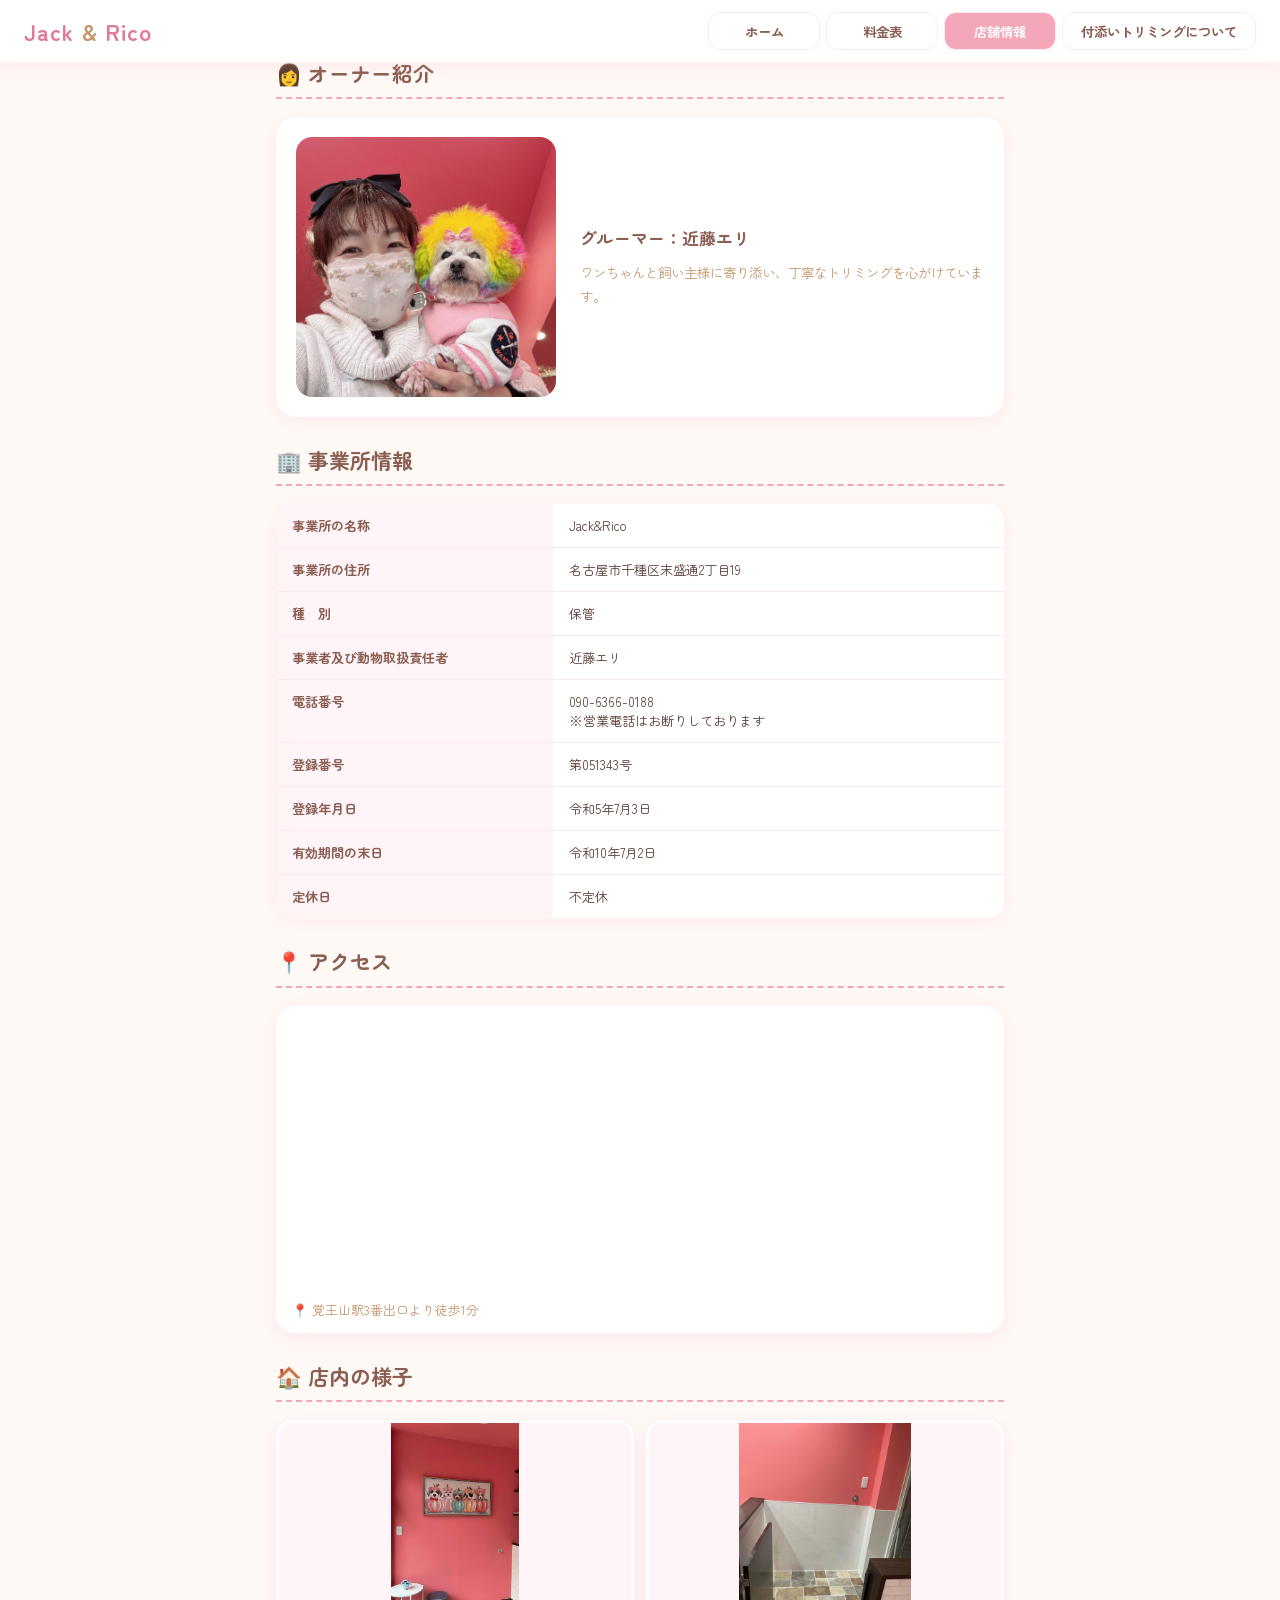
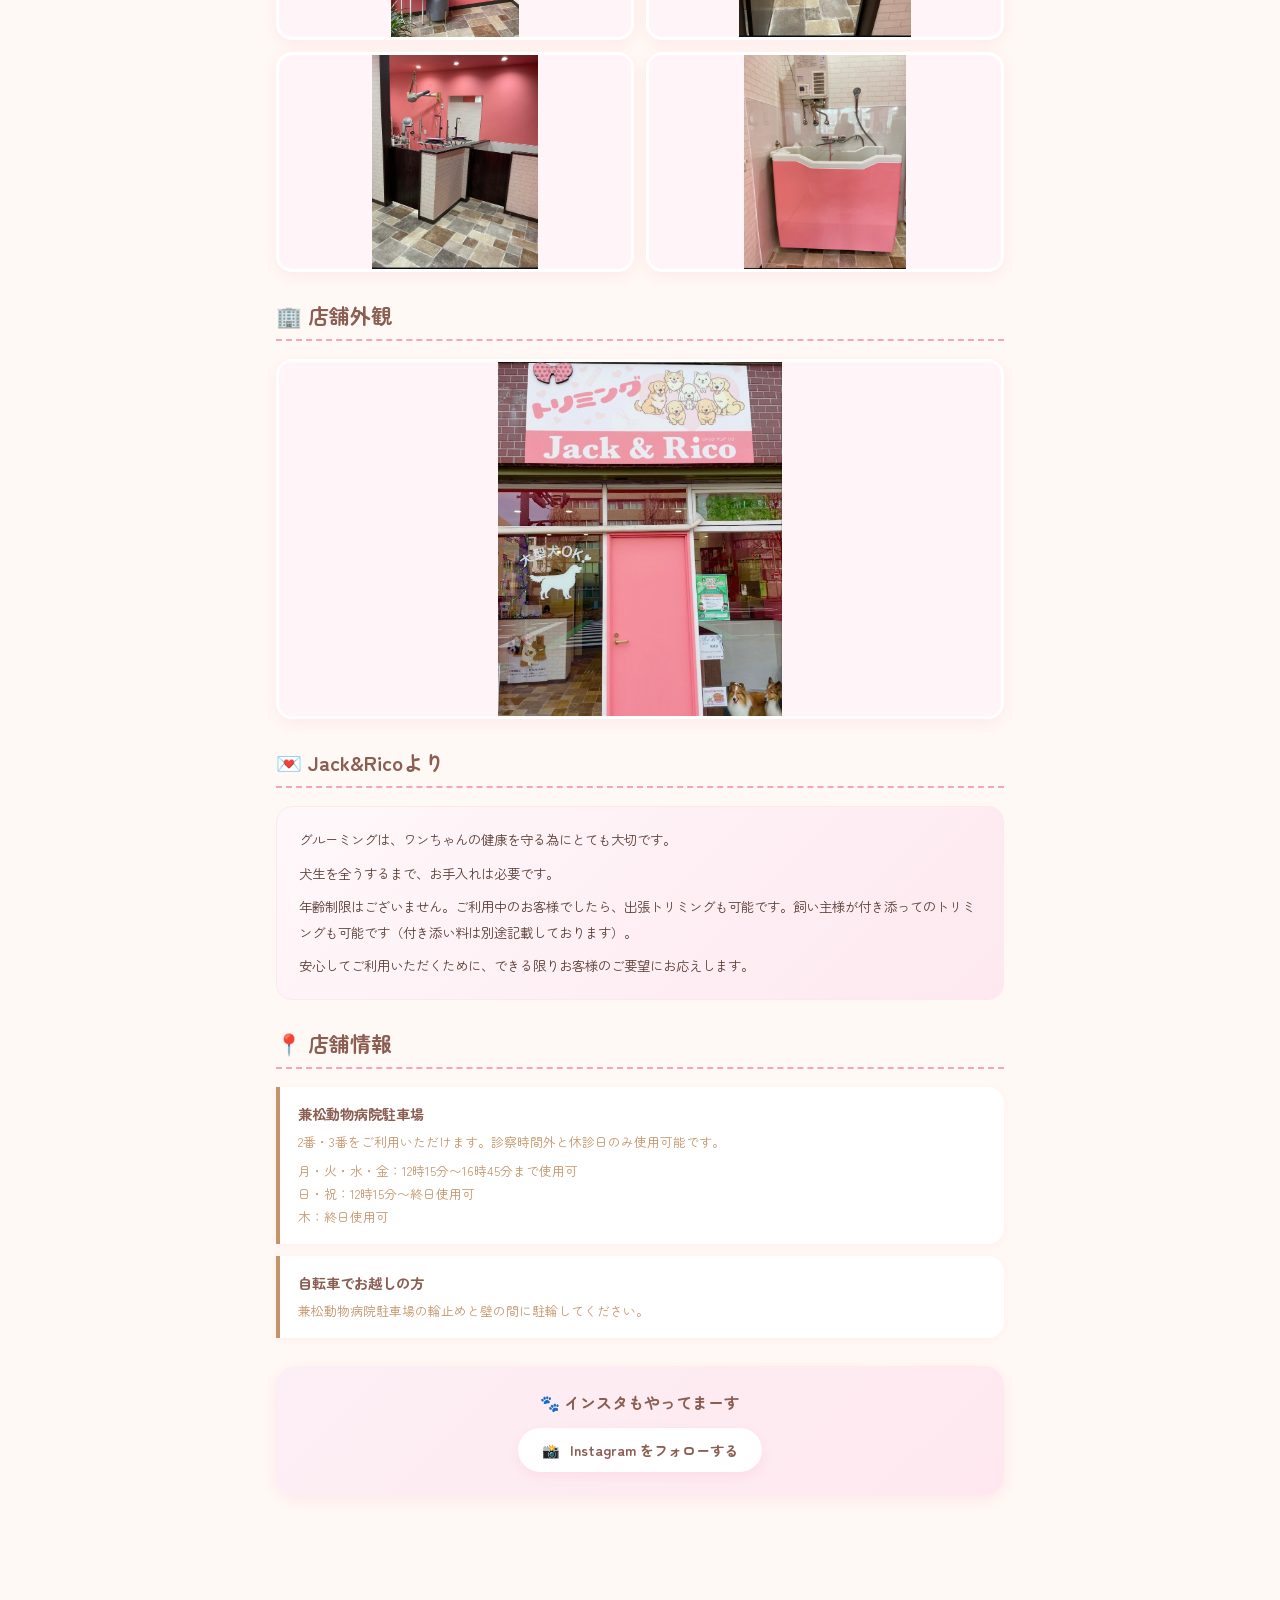
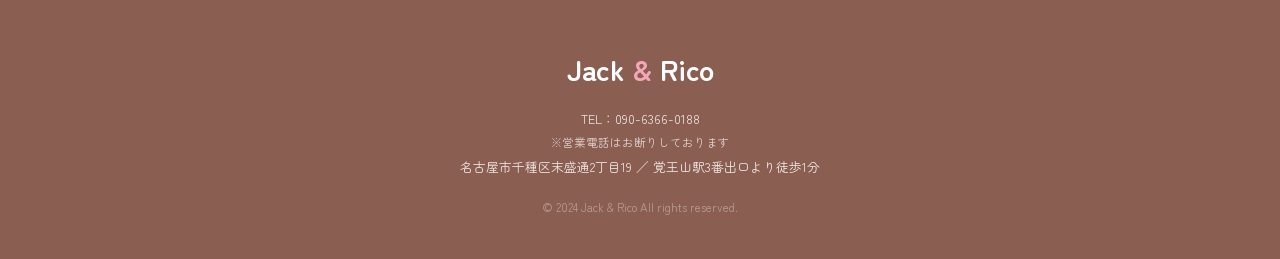
==== info.html @ 0d48e125 "Update info.html" ====
<!DOCTYPE html>
<html lang="ja">
<head>
  <meta charset="UTF-8">
  <meta name="viewport" content="width=device-width, initial-scale=1.0">

  <title>店舗情報 | Jack &amp; Rico</title>
    <link rel="icon" type="image/png" href="favicon.png" sizes="16x16">
      <link rel="icon" type="image/png" href="favicon.png" sizes="48x48">
  <link rel="stylesheet" href="css/main.css">
  <link href="https://fonts.googleapis.com/css2?family=Noto+Sans+JP:wght@300;400;500;700&family=Zen+Maru+Gothic:wght@400;500;700&family=Yomogi&family=Caveat:wght@600&display=swap" rel="stylesheet">
</head>
<body>

 <nav class="navbar" id="navbar">
    <a href="index.html" class="nav-logo">Jack <span class="amp">&amp;</span> Rico</a>
    <ul class="nav-links" id="navLinks">
      <li><a href="index.html" class="nav-link">ホーム</a></li>
      <li><a href="menu.html" class="nav-link">料金表</a></li>
      <li><a href="info.html" class="nav-link active">店舗情報</a></li>
      <li><a href="trimming.html" class="nav-link">付添いトリミングについて</a></li>
    </ul>

    <button class="hamburger" id="hamburger" aria-label="ナビゲーションメニューを開く" aria-expanded="false" aria-controls="mobileMenu">
      <span class="ham-line"></span><span class="ham-line"></span><span class="ham-line"></span>
    </button>
  </nav>

  <div class="mobile-menu" id="mobileMenu" aria-hidden="true">
    <ul>
      <li><a href="index.html" class="mobile-link">🏠 ホーム</a></li>
      <li><a href="menu.html" class="mobile-link">🐾 料金表</a></li>
      <li><a href="info.html" class="mobile-link">📍 店舗情報</a></li>
      <li><a href="trimming.html" class="mobile-link">付添いトリミングについて</a></li>
    </ul>
  </div>


  

  <div class="info-content">


    <!-- 電話問い合わせのみ表示 -->

    <div class="info-section-title">👩 オーナー紹介</div>
    <div class="owner-profile">
      <img src="IMG_4663.jpeg" alt="オーナートリマーと愛犬" class="owner-image">
      <div class="owner-copy">
        <h3>グルーマー：近藤エリ</h3>
        <p>ワンちゃんと飼い主様に寄り添い、丁寧なトリミングを心がけています。</p>
      </div>
    </div>
<div class="info-section-title">🏢 事業所情報</div>
    <table class="shop-info-table" aria-label="事業所情報">
      <tbody>
        <tr><td>事業所の名称</td><td>Jack&amp;Rico</td></tr>
        <tr><td>事業所の住所</td><td>名古屋市千種区末盛通2丁目19</td></tr>
        <tr><td>種　別</td><td>保管</td></tr>
        <tr><td>事業者及び動物取扱責任者</td><td>近藤エリ</td></tr>
        <tr><td>電話番号</td><td>090-6366-0188<br>※営業電話はお断りしております</td></tr>
        <tr><td>登録番号</td><td>第051343号</td></tr>
        <tr><td>登録年月日</td><td>令和5年7月3日</td></tr>
        <tr><td>有効期間の末日</td><td>令和10年7月2日</td></tr>
        <tr><td>定休日</td><td>不定休</td></tr>
      </tbody>
    </table>
    <div class="info-section-title">📍 アクセス</div>
    <div class="map-area">
      <iframe src="https://www.google.com/maps/embed?pb=!1m18!1m12!1m3!1d3261.617251675813!2d136.95331787494223!3d35.166165172757964!2m3!1f0!2f0!3f0!3m2!1i1024!2i768!4f13.1!3m3!1m2!1s0x600371e0f73ffdd7%3A0xec4cf7f9ba1b5a2a!2z77yq772B772D772L77yG77yy772J772D772P77yI44OI44Oq44Of44Oz44Kw44K144Ot44Oz77yJ!5e0!3m2!1sja!2sus!4v1789048320267!5m2!1sja!2sus" title="Jack &amp; Ricoへのアクセス地図" allowfullscreen="" referrerpolicy="strict-origin-when-cross-origin"></iframe>
      <div class="map-caption">📍 覚王山駅3番出口より徒歩1分</div>
    </div>

    <div class="store-gallery" aria-label="店舗の写真">
      <div class="info-section-title">🏠 店内の様子</div>
      <div class="store-gallery-grid store-gallery-grid--interior">
        <button class="store-gallery-item" type="button" data-image-modal="room1.jpeg" data-image-alt="Jack &amp; Rico店内の様子1">
          <img src="room1.jpeg" alt="Jack &amp; Rico店内の様子1" loading="lazy">
        </button>
        <button class="store-gallery-item" type="button" data-image-modal="room2.jpeg" data-image-alt="Jack &amp; Rico店内の様子2">
          <img src="room2.jpeg" alt="Jack &amp; Rico店内の様子2" loading="lazy">
        </button>
        <button class="store-gallery-item" type="button" data-image-modal="room3.jpeg" data-image-alt="Jack &amp; Rico店内の様子3">
          <img src="room3.jpeg" alt="Jack &amp; Rico店内の様子3" loading="lazy">
        </button>
        <button class="store-gallery-item" type="button" data-image-modal="room4.jpeg" data-image-alt="Jack &amp; Rico店内の様子4">
          <img src="room4.jpeg" alt="Jack &amp; Rico店内の様子4" loading="lazy">
        </button>
      </div>

      <div class="info-section-title">🏢 店舗外観</div>
      <button class="store-gallery-item store-gallery-item--shop" type="button" data-image-modal="shop.jpeg" data-image-alt="Jack &amp; Rico店舗外観">
        <img src="shop.jpeg" alt="Jack &amp; Rico店舗外観" loading="lazy">
      </button>
    </div>

    

    <div class="info-section-title">💌 Jack&amp;Ricoより</div>
    <div class="owner-message">
      <p>グルーミングは、ワンちゃんの健康を守る為にとても大切です。</p>
      <p>犬生を全うするまで、お手入れは必要です。</p>
      <p>年齢制限はございません。ご利用中のお客様でしたら、出張トリミングも可能です。飼い主様が付き添ってのトリミングも可能です（付き添い料は別途記載しております）。</p>
      <p>安心してご利用いただくために、できる限りお客様のご要望にお応えします。</p>
    </div>

    <div class="info-section-title">📍 店舗情報</div>
    <div class="location-notes">
      <div class="location-note">
        <h3>兼松動物病院駐車場</h3>
        <p>2番・3番をご利用いただけます。診察時間外と休診日のみ使用可能です。</p>
        <ul>
          <li>月・火・水・金：12時15分〜16時45分まで使用可</li>
          <li>日・祝：12時15分〜終日使用可</li>
          <li>木：終日使用可</li>
        </ul>
      </div>
      <div class="location-note">
        <h3>自転車でお越しの方</h3>
        <p>兼松動物病院駐車場の輪止めと壁の間に駐輪してください。</p>
      </div>
    </div>

    

    

    <div class="sns-card">
      <h3>🐾 インスタもやってまーす</h3>
      <a href="https://www.instagram.com/jackandrico/" target="_blank" rel="noopener noreferrer" class="sns-link" aria-label="Instagramを新しいタブで開く">
        <span aria-hidden="true">📸</span> Instagram をフォローする
      </a>
    </div>

 

  </div>

  <footer class="footer" role="contentinfo">
    <div class="footer-logo">Jack <span class="footer-amp">&amp;</span> Rico</div>
   
    <p>TEL：090-6366-0188</p>
        <p class="footer-phone-note">※営業電話はお断りしております</p>
    <p>名古屋市千種区末盛通2丁目19 ／ 覚王山駅3番出口より徒歩1分</p>
    <p class="footer-copy">© 2024 Jack &amp; Rico All rights reserved.</p>
  </footer>

  <nav class="bottom-nav" aria-label="モバイルナビゲーション">
    <ul>
      <li><a href="index.html" class="bnav-link"><span class="bnav-icon" aria-hidden="true">🏠</span><span>ホーム</span></a></li>
      <li><a href="menu.html" class="bnav-link"><span class="bnav-icon" aria-hidden="true">🐾</span><span>メニュー</span></a></li>
      <li><a href="info.html" class="bnav-link active"><span class="bnav-icon" aria-hidden="true">📍</span><span>店舗情報</span></a></li>
      <li><a href="tel:090-6366-0188" class="bnav-link" aria-label="電話をかける"><span class="bnav-icon" aria-hidden="true">📞</span><span>電話</span></a></li>
    </ul>
  </nav>

  <script src="js/main.js"></script>
</body>
</html>
---- css/main.css ----
/* =====================================================
   Jack & Rico | style.css
   - Zen Maru Gothic / Yomogi フォント採用（見やすく）
   - キャラクター吹き出し追加
   - メール問い合わせ削除
   - 電話番号下に注意事項
===================================================== */
:root {
  --pink: #F4A7B9;
  --pink-deep: #E07A97;
  --pink-light: #FDE8EF;
  --pink-pale: #FFF5F8;
  --brown: #8B5E52;
  --brown-light: #C4956A;
  --cream: #FFF9F5;
  --green: #A8D5A2;
  --text: #5A3D35;
  --shadow: 0 4px 20px rgba(244,167,185,0.18);
  --radius: 16px;
}

*, *::before, *::after { margin: 0; padding: 0; box-sizing: border-box; }

body {
  font-family: 'Zen Maru Gothic', 'Noto Sans JP', sans-serif;
  background: var(--cream);
  color: var(--text);
  overflow-x: hidden;
}

/* ===== NAVBAR ===== */
.navbar {
  position: fixed; top: 0; left: 0; right: 0; z-index: 200;
  background: rgba(255,255,255,0.96);
  -webkit-backdrop-filter: blur(12px);
  backdrop-filter: blur(12px);
  padding: 0 24px;
  display: flex; align-items: center; justify-content: space-between;
  height: 62px;
  box-shadow: 0 2px 20px rgba(244,167,185,0.22);
  transition: box-shadow 0.3s;
}
.navbar.scrolled { box-shadow: 0 4px 30px rgba(244,167,185,0.38); }

/* ロゴフォント：Zen Maru Gothic で見やすく */
.nav-logo {
  font-family: 'Zen Maru Gothic', 'Yomogi', cursive;
  font-size: 1.4rem;
  font-weight: 700;
  color: var(--pink-deep);
  text-decoration: none;
  flex-shrink: 0;
  letter-spacing: 0.05em;
}
.nav-logo .amp { color: var(--brown-light); }

.nav-links { display: flex; gap: 6px; list-style: none; }
.nav-links .nav-link {
  display: inline-flex; align-items: center; justify-content: center;
  min-width: 112px; min-height: 38px;
  text-decoration: none; color: var(--brown);
  font-size: 0.84rem; font-weight: 700;
  padding: 8px 18px; border: 1px solid var(--pink-light);
  border-radius: 12px; transition: all 0.3s;
  background: white;
}
.nav-links .nav-link:hover,
.nav-links .nav-link.active { background: var(--pink); color: white; }

/* 電話番号＋注意事項 */
.nav-tel {
  display: flex;
  flex-direction: column;
  align-items: flex-end;
  font-size: 0.82rem;
  color: var(--pink-deep);
  font-weight: 700;
  text-decoration: none;
  white-space: nowrap;
  transition: opacity 0.2s;
  line-height: 1.3;
}
.nav-tel:hover { opacity: 0.75; }
.nav-tel-note {
  font-size: 0.6rem;
  font-weight: 400;
  color: var(--brown-light);
  background: var(--pink-pale);
  padding: 1px 6px;
  border-radius: 8px;
  margin-top: 2px;
}

/* インラインスタイル用クラス */
.mobile-tel-note {
  display: block;
  font-size: 0.72rem;
  opacity: 0.75;
  margin-top: 2px;
}

/* ハンバーガー */
.hamburger {
  display: none; flex-direction: column; gap: 5px;
  background: none; border: none; cursor: pointer; padding: 6px;
  border-radius: 8px; transition: background 0.2s;
}
.hamburger:hover { background: var(--pink-pale); }
.ham-line {
  display: block; width: 24px; height: 2px;
  background: var(--brown); border-radius: 2px; transition: all 0.3s;
}
.hamburger.open .ham-line:nth-child(1) { transform: translateY(7px) rotate(45deg); }
.hamburger.open .ham-line:nth-child(2) { opacity: 0; }
.hamburger.open .ham-line:nth-child(3) { transform: translateY(-7px) rotate(-45deg); }

/* モバイルメニュー */
.mobile-menu {
  display: none; position: fixed; top: 62px; left: 0; right: 0;
  background: white; z-index: 190;
  box-shadow: 0 8px 30px rgba(0,0,0,0.12);
  transform: translateY(-10px); opacity: 0;
  transition: transform 0.3s ease, opacity 0.3s ease;
  pointer-events: none;
}
.mobile-menu.open {
  display: block; transform: translateY(0); opacity: 1; pointer-events: auto;
}
.mobile-menu ul { list-style: none; }
.mobile-link {
  display: block; padding: 15px 28px;
  text-decoration: none; color: var(--brown);
  font-size: 0.95rem; font-weight: 500;
  border-bottom: 1px solid var(--pink-light);
  transition: background 0.2s, padding-left 0.2s;
}
.mobile-link:hover { background: var(--pink-pale); padding-left: 36px; }
.mobile-tel { color: var(--pink-deep); font-weight: 700; }

/* ===== 注意事項バナー ===== */
.notice-banner {
  background: linear-gradient(135deg, #FFF3CD, #FFE8A3);
  border-bottom: 2px solid #F0C040;
  margin-top: 62px;
}
.notice-inner {
  max-width: 900px; margin: 0 auto;
  padding: 12px 20px;
  display: flex; align-items: flex-start; gap: 10px;
  font-size: 0.84rem; color: #7A5C00; line-height: 1.6;
}
.notice-inner > span { font-size: 1.1rem; flex-shrink: 0; margin-top: 1px; }
.notice-icon { font-size: 1.1rem; flex-shrink: 0; }

/* ===== HERO ===== */
.hero {
  position: relative; min-height: 88vh;
  display: flex; align-items: center; justify-content: center;
  overflow: hidden; background: #1a0a10;
}
.hero-kanban-wrap {
  position: absolute; inset: 0;
  display: flex; align-items: center; justify-content: center;
}
.hero-kanban {
  width: 100%; height: 100%;
  object-fit: cover; object-position: center;
  opacity: 0.52; transition: opacity 0.5s ease;
}
.hero-overlay {
  position: relative; z-index: 2;
  text-align: center; padding: 40px 20px;
}
.hero-content { animation: fadeUp 1s ease both; }

@keyframes fadeUp {
  from { opacity: 0; transform: translateY(30px); }
  to   { opacity: 1; transform: translateY(0); }
}

.hero-sub {
  font-size: 0.95rem; color: rgba(255,255,255,0.85);
  letter-spacing: 0.2em; margin-bottom: 12px;
}

/* ヒーロータイトル：Zen Maru Gothic で親しみやすく */
.hero-title {
  font-family: 'Zen Maru Gothic', 'Yomogi', cursive;
  font-size: clamp(3rem, 9vw, 5.5rem); color: white;
  font-weight: 700;
  text-shadow: 0 4px 30px rgba(0,0,0,0.5);
  margin-bottom: 18px; line-height: 1.15;
  letter-spacing: 0.05em;
}
.hero-amp { color: var(--pink); }

.hero-desc {
  font-size: clamp(1rem, 2.5vw, 1.2rem);
  color: rgba(255,255,255,0.88);
  margin-bottom: 36px; line-height: 1.8;
}
.hero-btns { display: flex; gap: 16px; justify-content: center; flex-wrap: wrap; }

/* スクロールヒント */
.scroll-hint {
  position: absolute; bottom: 28px; left: 50%;
  transform: translateX(-50%); z-index: 3;
  display: flex; flex-direction: column; align-items: center; gap: 4px;
  color: rgba(255,255,255,0.6); font-size: 0.7rem;
  animation: bounce 2s infinite;
}
.scroll-arrow { font-size: 1.4rem; }
@keyframes bounce {
  0%,100% { transform: translateX(-50%) translateY(0); }
  50%      { transform: translateX(-50%) translateY(8px); }
}

/* ===== BUTTONS ===== */
.btn {
  display: inline-flex; align-items: center; justify-content: center;
  gap: 6px; padding: 14px 34px; border-radius: 50px;
  font-size: 0.92rem; font-weight: 700; text-decoration: none;
  transition: transform 0.25s, box-shadow 0.25s; border: 2px solid transparent;
  cursor: pointer; font-family: 'Zen Maru Gothic', sans-serif;
}
.btn:focus-visible { outline: 3px solid var(--pink-deep); outline-offset: 3px; }

.btn-primary {
  background: linear-gradient(135deg, var(--pink), var(--pink-deep));
  color: white; box-shadow: 0 6px 20px rgba(224,122,151,0.4);
}
.btn-primary:hover { transform: translateY(-3px); box-shadow: 0 10px 28px rgba(224,122,151,0.5); }
.btn-primary:active { transform: translateY(0); }

/* 大きな電話ボタン */
.btn-tel-large {
  display: flex; flex-direction: column; align-items: center;
  padding: 18px 40px; gap: 4px;
}
.tel-icon { font-size: 1.4rem; }
.tel-num { font-size: 1.3rem; font-weight: 700; letter-spacing: 0.05em; }
.tel-label { font-size: 0.72rem; font-weight: 400; opacity: 0.85; }

.btn-outline {
  background: transparent; color: white;
  border-color: rgba(255,255,255,0.7);
}
.btn-outline:hover { background: rgba(255,255,255,0.15); transform: translateY(-3px); }

.btn-sm {
  display: inline-flex; align-items: center; justify-content: center;
  padding: 10px 22px; font-size: 0.82rem;
  background: linear-gradient(135deg, var(--pink), var(--pink-deep));
  color: white; border-radius: 50px; font-weight: 700;
  text-decoration: none; transition: transform 0.25s, box-shadow 0.25s;
  font-family: 'Zen Maru Gothic', sans-serif;
}
.btn-sm:hover { transform: translateY(-2px); box-shadow: 0 6px 16px rgba(224,122,151,0.35); }
.btn-sm:focus-visible { outline: 3px solid var(--pink-deep); outline-offset: 3px; }

.btn-white {
  display: inline-flex; align-items: center; gap: 8px;
  background: white; color: var(--pink-deep);
  padding: 12px 28px; border-radius: 30px;
  font-weight: 700; font-size: 0.9rem; text-decoration: none;
  box-shadow: 0 4px 15px rgba(0,0,0,0.15); transition: transform 0.2s;
  font-family: 'Zen Maru Gothic', sans-serif;
}
.btn-white:hover { transform: translateY(-3px); }

/* ===== CONTAINER & SECTION ===== */
.container { max-width: 900px; margin: 0 auto; padding: 0 20px; }

.section-header { text-align: center; margin-bottom: 40px; }
.eyebrow {
  display: inline-block; font-size: 0.72rem; font-weight: 700;
  letter-spacing: 0.2em; color: var(--pink-deep); margin-bottom: 10px;
}
.section-title {
  font-family: 'Zen Maru Gothic', cursive;
  font-size: clamp(1.4rem,4vw,2rem); font-weight: 700; color: var(--brown); margin-bottom: 8px;
}
.section-sub { font-size: 0.82rem; color: var(--brown-light); }

/* ===== フェードインアニメーション ===== */
.fade-in {
  opacity: 0; transform: translateY(24px);
  transition: opacity 0.65s ease, transform 0.65s ease;
}
.fade-in.visible { opacity: 1; transform: translateY(0); }

/* ===== キャラクター吹き出し ===== */
.chara-guide {
  display: flex;
  align-items: flex-end;
  gap: 12px;
  padding: 20px 24px;
  position: relative;
}

/* ホームページ用 */
.chara-guide--home {
  background: var(--pink-pale);
  justify-content: center;
  padding: 24px 20px 0;
}

/* 料金ページ上部 */
.chara-guide--menu-top {
  background: linear-gradient(135deg, #fff8fb, #fde8ef);
  justify-content: flex-start;
  border-bottom: 1px solid var(--pink-light);
}

/* タブ内 */
.chara-guide--tab {
  justify-content: center;
  margin: 24px 0 0;
  padding: 16px 20px;
  background: var(--pink-pale);
  border-radius: var(--radius);
}

/* 料金セクション */
.chara-guide--price {
  justify-content: flex-end;
  max-width: 900px;
  margin: 0 auto;
  padding: 16px 20px 0;
}

/* 店舗情報 */
.chara-guide--info-top {
  justify-content: flex-start;
  margin-bottom: 20px;
}
.chara-guide--info-mid {
  justify-content: flex-end;
  margin: 8px 0 24px;
}
.chara-guide--contact {
  justify-content: flex-start;
  margin-bottom: 16px;
}

/* キャラクター画像サイズ */
.chara-img {
  object-fit: contain;
  flex-shrink: 0;
  filter: drop-shadow(0 2px 8px rgba(0,0,0,0.12));
}
.chara-img--home { width: 320px; height: 320px; max-width: 98vw; max-height: 60vh; }
.chara-img--menu { width: 260px; height: 260px; max-width: 98vw; max-height: 60vh; }
.chara-img--tab  { width: 260px; height: 260px; max-width: 98vw; max-height: 60vh; }
.chara-img--price { width: 280px; height: 280px; max-width: 98vw; max-height: 60vh; }
.chara-img--info  { width: 280px; height: 280px; max-width: 98vw; max-height: 60vh; }
.chara-img--info-sm { width: 220px; height: 220px; max-width: 98vw; max-height: 60vh; }
.chara-img--contact { width: 220px; height: 220px; max-width: 98vw; max-height: 60vh; }

/* 吹き出し共通 */
.chara-bubble {
  background: white;
  border: 2px solid var(--pink-light);
  border-radius: 18px;
  padding: 12px 16px;
  font-size: 0.82rem;
  line-height: 1.7;
  color: var(--text);
  position: relative;
  box-shadow: 0 3px 12px rgba(244,167,185,0.2);
  max-width: 260px;
}

/* 左向き（キャラ右側に吹き出し） */
.bubble-tail-left::before {
  content: '';
  position: absolute;
  left: -12px; top: 50%;
  transform: translateY(-50%);
  border: 6px solid transparent;
  border-right-color: var(--pink-light);
}
.bubble-tail-left::after {
  content: '';
  position: absolute;
  left: -9px; top: 50%;
  transform: translateY(-50%);
  border: 5px solid transparent;
  border-right-color: white;
}

/* 右向き（キャラ左側に吹き出し） */
.bubble-tail-right::before {
  content: '';
  position: absolute;
  right: -12px; top: 50%;
  transform: translateY(-50%);
  border: 6px solid transparent;
  border-left-color: var(--pink-light);
}
.bubble-tail-right::after {
  content: '';
  position: absolute;
  right: -9px; top: 50%;
  transform: translateY(-50%);
  border: 5px solid transparent;
  border-left-color: white;
}

/* ===== FEATURES ===== */
.features { padding: 80px 0; background: white; }
.features-grid { display: grid; grid-template-columns: repeat(auto-fit, minmax(200px,1fr)); gap: 24px; }
.feature-card {
  background: var(--pink-pale); border-radius: var(--radius);
  padding: 32px 24px; text-align: center;
  border: 1px solid var(--pink-light);
  transition: transform 0.3s, box-shadow 0.3s, opacity 0.65s ease;
}
.feature-card:hover { transform: translateY(-8px); box-shadow: var(--shadow); }
.feature-icon { font-size: 2.5rem; margin-bottom: 14px; }
.feature-card h3 {
  font-family: 'Zen Maru Gothic', sans-serif;
  font-size: 1rem; font-weight: 700; color: var(--brown); margin-bottom: 10px;
}
.feature-card p { font-size: 0.82rem; color: var(--brown-light); line-height: 1.7; }

/* ===== TARGET ===== */
.target-section { padding: 60px 0; background: linear-gradient(135deg, #fff0f5, #fde8ef); }
.target-card {
  background: white; border-radius: 20px; padding: 48px 40px;
  text-align: center; box-shadow: var(--shadow); max-width: 700px; margin: 0 auto;
}
.target-icon { font-size: 3rem; display: block; margin-bottom: 16px; }
.target-card h2 {
  font-family: 'Zen Maru Gothic', sans-serif;
  font-size: clamp(1.1rem,3vw,1.5rem); font-weight: 700; color: var(--brown); margin-bottom: 16px;
}
.target-desc { font-size: 0.9rem; line-height: 1.9; color: var(--brown-light); margin-bottom: 28px; }

/* ===== PRICE PREVIEW ===== */
.price-preview { padding: 80px 0 40px; background: var(--cream); }
.price-cards { display: grid; grid-template-columns: repeat(auto-fit, minmax(240px,1fr)); gap: 24px; }
.price-card {
  background: white; border-radius: var(--radius); padding: 32px 24px;
  text-align: center; box-shadow: var(--shadow); border-top: 4px solid var(--pink);
  transition: transform 0.3s, box-shadow 0.3s;
}
.price-card:hover { transform: translateY(-6px); box-shadow: 0 12px 32px rgba(244,167,185,0.28); }
.price-card-icon { font-size: 2.2rem; margin-bottom: 12px; }
.price-card h3 {
  font-family: 'Zen Maru Gothic', sans-serif;
  font-size: 1.05rem; font-weight: 700; color: var(--brown); margin-bottom: 10px;
}
.price-card p { font-size: 0.8rem; color: var(--brown-light); line-height: 1.7; margin-bottom: 20px; }

/* ===== CTA ===== */
.cta-section {
  background: linear-gradient(135deg, var(--pink-deep), #c05a7a);
  padding: 70px 20px; text-align: center; color: white;
}
.cta-section h2 {
  font-family: 'Zen Maru Gothic', sans-serif;
  font-size: clamp(1.4rem,4vw,2rem); font-weight: 700; margin-bottom: 12px;
}
.cta-section p { font-size: 0.92rem; opacity: 0.9; margin-bottom: 24px; }
.cta-note { font-size: 0.78rem; opacity: 0.75; margin-top: 16px; }
.cta-contacts { display: flex; gap: 16px; justify-content: center; flex-wrap: wrap; }
.cta-btn {
  display: inline-flex; align-items: center; gap: 8px;
  padding: 14px 30px; border-radius: 50px;
  font-size: 0.9rem; font-weight: 700; text-decoration: none; transition: all 0.3s;
  font-family: 'Zen Maru Gothic', sans-serif;
}
.cta-tel { background: white; color: var(--pink-deep); }
.cta-tel:hover { transform: translateY(-3px); box-shadow: 0 8px 20px rgba(0,0,0,0.2); }
.plain-phone {
  display: inline-block;
  color: var(--pink-deep);
  font-size: 1.2rem;
  font-weight: 700;
  text-decoration: none;
  letter-spacing: 0.04em;
}
.plain-phone:hover { text-decoration: underline; }
.plain-phone--dark { color: white; }
.cta-phone {
  color: white;
  font-size: 1.15rem;
  font-weight: 700;
  text-decoration: none;
  letter-spacing: 0.04em;
}
.cta-phone:hover { text-decoration: underline; }
.phone-note {
  font-size: 0.76rem;
  line-height: 1.5;
  margin: 8px 0 0;
}
.phone-note--light { color: rgba(255,255,255,0.82); }

/* ===== FOOTER ===== */
.footer {
  background: var(--brown); color: rgba(255,255,255,0.85);
  padding: 40px 20px; text-align: center;
  font-size: 0.8rem; line-height: 2;
}
.footer-logo {
  font-family: 'Zen Maru Gothic', 'Yomogi', cursive;
  font-size: 1.8rem; font-weight: 700;
  color: white; margin-bottom: 8px;
}
.footer-amp { color: var(--pink); }
.footer-copy { margin-top: 16px; opacity: 0.45; font-size: 0.72rem; }
.footer-phone-note { font-size: 0.72rem; color: rgba(255,255,255,0.7); }

/* ===== BOTTOM NAV ===== */
.bottom-nav {
  display: none; position: fixed; bottom: 0; left: 0; right: 0;
  background: white; box-shadow: 0 -2px 20px rgba(244,167,185,0.3);
  z-index: 100; padding: 8px 0 12px;
}
.bottom-nav ul { display: flex; justify-content: space-around; list-style: none; }
.bnav-link {
  display: flex; flex-direction: column; align-items: center;
  text-decoration: none; color: var(--brown-light);
  font-size: 0.65rem; font-weight: 500; gap: 3px; transition: color 0.2s;
}
.bnav-link:hover, .bnav-link.active { color: var(--pink-deep); }
.bnav-icon { font-size: 1.4rem; }

/* ============================================
   PAGE HEADER（menu・info共通）
============================================ */
.page-header {
  background: linear-gradient(135deg, #fff0f5, #ffe0ea);
  padding: 28px 20px 24px; text-align: center;
  position: relative; overflow: hidden;
}
.page-header::before {
  content: '🐾🐾🐾🐾🐾';
  position: absolute; font-size: 3rem; opacity: 0.05;
  letter-spacing: 28px; top: 16px; left: 0; right: 0; pointer-events: none;
}
.page-header h1 {
  font-family: 'Zen Maru Gothic', sans-serif;
  font-size: clamp(1.5rem,4vw,2rem); color: var(--pink-deep); font-weight: 700;
}
.page-header p { font-size: 0.78rem; color: var(--brown-light); margin-top: 6px; }

/* ============================================
   MENU.HTML スタイル
============================================ */
.tab-bar {
  display: flex; background: white;
  box-shadow: 0 2px 12px rgba(244,167,185,0.2);
  position: sticky; top: 62px; z-index: 50;
  margin-top: 62px;
  overflow-x: auto; overflow-y: hidden;
}
.tab-bar::-webkit-scrollbar { height: 0; width: 0; display: none; }

.tab-btn {
  flex: 1; min-width: 110px; padding: 14px 8px;
  border: none; background: transparent;
  font-family: 'Zen Maru Gothic', 'Noto Sans JP', sans-serif;
  font-size: 0.8rem; font-weight: 700; color: var(--brown-light);
  cursor: pointer; border-bottom: 3px solid transparent;
  transition: all 0.3s; white-space: nowrap;
}
.tab-btn:hover { background: var(--pink-pale); color: var(--pink-deep); }
.tab-btn.active {
  color: var(--pink-deep); border-bottom-color: var(--pink-deep);
  background: var(--pink-pale);
}
.tab-btn:focus-visible { outline: 3px solid var(--pink-deep); outline-offset: -3px; }

.menu-content { max-width: 840px; margin: 0 auto; padding: 24px 16px 80px; }
.tab-panel { display: none; }
.tab-panel.active { display: block; animation: fadeIn 0.35s ease; }

@keyframes fadeIn {
  from { opacity: 0; transform: translateY(8px); }
  to   { opacity: 1; transform: translateY(0); }
}

.menu-notice {
  background: linear-gradient(135deg, #fff8fb, #fde8ef);
  border: 1px solid var(--pink-light); border-radius: var(--radius);
  padding: 16px 20px; display: flex; gap: 12px; align-items: flex-start;
  font-size: 0.83rem; line-height: 1.7; color: var(--text); margin-bottom: 24px;
}
.menu-notice > span { font-size: 1.6rem; flex-shrink: 0; }

.menu-section-title {
  display: flex; align-items: center; gap: 10px;
  font-family: 'Zen Maru Gothic', sans-serif;
  font-size: 1.05rem; font-weight: 700; color: var(--brown);
  margin: 28px 0 14px; padding-bottom: 8px;
  border-bottom: 2px dashed var(--pink);
}
.menu-section-title .icon { font-size: 1.3rem; }

/* 料金テーブル */
.price-table {
  width: 100%; border-collapse: collapse; font-size: 0.82rem;
  background: white; border-radius: var(--radius); overflow: hidden;
  box-shadow: var(--shadow); margin-bottom: 20px;
  table-layout: fixed;
}
.price-table th:first-child,
.price-table td:first-child { width: 56%; }
.price-table th:not(:first-child),
.price-table td:not(:first-child) { width: 22%; }
.price-table th {
  background: linear-gradient(135deg, var(--pink), var(--pink-deep));
  color: white; padding: 11px 12px; text-align: center;
  font-size: 0.78rem; font-weight: 700;
}
.price-table th:first-child { text-align: left; }
.price-table td { padding: 11px 12px; border-bottom: 1px solid #f8e8ef; vertical-align: middle; }
.price-table td:not(:first-child) { text-align: center; font-weight: 600; color: var(--pink-deep); }
.price-table tr:last-child td { border-bottom: none; }
.price-table tr:nth-child(even) td { background: #fff8fb; }
.price-dash { color: #ccc; font-weight: 700; font-size: 1rem; }
.inquiry-cell { text-align: center !important; color: var(--pink-deep) !important; font-weight: 700 !important; }
.travel-fee-note {
  color: #c7475f;
  font-size: 0.82rem;
  font-weight: 700;
  line-height: 1.8;
  margin: -6px 0 18px;
  text-align:left;
}

/* ケアテーブル */
.care-table {
  width: 100%; border-collapse: collapse; font-size: 0.8rem;
  background: white; border-radius: var(--radius); overflow: hidden;
  box-shadow: var(--shadow); margin: 0 0 24px;
  table-layout: fixed;
}
.care-table--options td:first-child { width: 65%; }
.care-table--options td:last-child { width: 35%; }
.care-table--care td:first-child { width: 58%; }
.care-table--care td:not(:first-child) { width: 21%; }
.care-table .tbl-header { background: linear-gradient(135deg, var(--green), #6fbf73); color: white; padding: 10px 14px; font-size: 0.85rem; font-weight: 700; }
.care-table .tbl-header.orange-head { background: linear-gradient(135deg, #F4A460, #D2691E); }
.care-table tr td { padding: 11px 14px; border-bottom: 1px solid #f5eeee; vertical-align: middle; line-height: 1.6; }
.care-table tr:last-child td { border-bottom: none; }
.care-table tr:nth-child(even) td { background: #fdf8f9; }
.care-table td.price-col { text-align: center; white-space: nowrap; color: var(--pink-deep); font-weight: 700; font-size: 0.85rem; }
.care-table th { background: #f9a6c7; color: var(--text); padding: 10px; text-align: center; font-size: 0.8rem; }
.care-table th:first-child { text-align: left; }
.care-table .care-header { background: #fff29a; color: var(--text); }
.care-table .care-size-header { background: #f9a6c7; color: var(--text); }
.tax-note--lead { color: var(--text); margin: -6px 0 14px; font-weight: 700; }

.document-card {
  margin: 0 0 24px;
  background: white;
  border-radius: var(--radius);
  padding: 12px;
  box-shadow: var(--shadow);
}
.document-preview {
  display: block;
  width: 100%;
  border: 0;
  padding: 0;
  background: #fff8fb;
  cursor: zoom-in;
  position: relative;
}
.document-image {
  display: block;
  width: 100%;
  height: auto;
  max-height: 720px;
  object-fit: contain;
}
.document-zoom {
  display: block;
  padding: 9px 8px 2px;
  color: var(--pink-deep);
  font-size: 0.75rem;
  text-align: center;
}
.document-card figcaption {
  color: var(--brown);
  font-size: 0.8rem;
  line-height: 1.6;
  text-align: center;
  padding-top: 8px;
}
.document-subtitle {
  color: var(--brown);
  font-family: 'Zen Maru Gothic', sans-serif;
  font-size: 1rem;
  font-weight: 700;
  margin: 28px 0 12px;
  padding-bottom: 8px;
  border-bottom: 2px dashed var(--pink);
}
.document-card--check { margin-bottom: 0; }
.agreement-card {
  background: white;
  border: 1px solid var(--pink-light);
  border-top: 5px solid var(--pink-deep);
  border-radius: var(--radius);
  padding: 22px 24px;
  margin-bottom: 0;
  box-shadow: var(--shadow);
  color: var(--text);
  font-size: 0.8rem;
  line-height: 1.8;
}
.agreement-lead,
.agreement-intro { margin-bottom: 16px; }
.agreement-intro {
  background: var(--pink-pale);
  border-radius: 10px;
  padding: 12px 14px;
}
.agreement-section {
  border-top: 1px solid var(--pink-light);
  padding: 16px 0 2px;
}
.agreement-section h3 {
  color: var(--pink-deep);
  font-family: 'Zen Maru Gothic', sans-serif;
  font-size: 0.92rem;
  margin-bottom: 6px;
}
.agreement-subheading {
  color: var(--brown);
  font-weight: 700;
  margin-bottom: 6px;
}
.agreement-section p { margin-bottom: 4px; }
.agreement-section ul {
  list-style: none;
  padding-left: 0;
}
.agreement-section li {
  position: relative;
  padding-left: 1.2em;
  margin-bottom: 6px;
}
.agreement-section li::before {
  content: '□';
  position: absolute;
  left: 0;
  color: var(--pink-deep);
  font-weight: 700;
}
.agreement-signature {
  margin-top: 18px;
  padding-top: 14px;
  border-top: 2px dashed var(--pink);
  color: var(--brown);
  font-weight: 700;
  text-align: center;
}
.image-modal {
  position: fixed;
  inset: 0;
  z-index: 500;
  display: none;
  align-items: center;
  justify-content: center;
  padding: 24px;
  background: rgba(45, 24, 30, 0.86);
}
.image-modal.is-open { display: flex; }
.image-modal-image {
  display: block;
  max-width: min(96vw, 1100px);
  max-height: 92vh;
  width: auto;
  height: auto;
  object-fit: contain;
  background: white;
}
.image-modal-close {
  position: absolute;
  top: 16px;
  right: 18px;
  width: 42px;
  height: 42px;
  border: 0;
  border-radius: 50%;
  background: white;
  color: var(--brown);
  font-size: 1.8rem;
  line-height: 1;
  cursor: pointer;
}
body.modal-open { overflow: hidden; }

/* 追加料金テーブル */
.surcharge-table {
  width: 100%; border-collapse: collapse; font-size: 0.78rem;
  background: white; border-radius: var(--radius); overflow: hidden;
  box-shadow: var(--shadow); margin-bottom: 20px;
}
.surcharge-header { background: linear-gradient(135deg, #F08080, #CD5C5C); color: white; padding: 10px 14px; font-size: 0.85rem; font-weight: 700; }
.surcharge-table tr td { padding: 8px 14px; border-bottom: 1px solid #fdeaea; vertical-align: top; line-height: 1.5; }
.surcharge-table tr:last-child td { border-bottom: none; }
.surcharge-table tr:nth-child(even) td { background: #fff8f8; }
.surcharge-table td.surcharge-price { text-align: right; white-space: nowrap; color: #cd5c5c; font-weight: 700; width: 42%; }
.surcharge-size-row { text-align: right; color: #352420; font-size: 0.75rem; }
.alert-text { color: #e07a97; font-weight: 700; }
.menu-cancel-table { margin-bottom: 8px; }
.menu-cancel-table th:last-child,
.menu-cancel-table td:last-child { width: 68%; }
.menu-cancel-note { margin: 8px 0 24px; color: #000000; font-size: 2.1rem; line-height: 1.8; font-weight: 700; }

/* ノートカード */
.note-card {
  background: white; border-left: 4px solid var(--pink);
  border-radius: 0 var(--radius) var(--radius) 0;
  padding: 14px 16px; font-size: 0.8rem; line-height: 1.8;
  color: var(--text); margin-bottom: 16px;
  box-shadow: 0 2px 10px rgba(244,167,185,0.12);
}
.note-card.green-note { border-left-color: var(--green); }
.note-card.note-red { border-left-color: #F08080; }
.note-card h4 {
  font-family: 'Zen Maru Gothic', sans-serif;
  font-size: 0.85rem; font-weight: 700; color: var(--brown); margin-bottom: 8px;
}

.include-list { list-style: none; display: flex; flex-wrap: wrap; gap: 6px 16px; font-size: 0.82rem; }

.course-includes { display: grid; grid-template-columns: 1fr 1fr; gap: 16px; margin-top: 8px; font-size: 0.8rem; }
.course-label { display: block; color: var(--pink-deep); font-weight: 700; margin-bottom: 6px; }
.course-includes ul { list-style: none; line-height: 2; }

.tax-note { font-size: 0.72rem; color: var(--text); text-align: right; margin-top: 12px; font-weight: 700; }

/* メニューページ電話バー */
.menu-contact-bar {
  background: linear-gradient(135deg, var(--pink-deep), #c05a7a);
  padding: 24px 20px; text-align: center; color: white;
}
.menu-contact-text { font-size: 0.85rem; margin-bottom: 14px; opacity: 0.9; }
.btn-tel-bar {
  display: inline-flex; align-items: center; gap: 10px;
  background: white; color: var(--pink-deep);
  padding: 14px 32px; border-radius: 50px;
  font-family: 'Zen Maru Gothic', sans-serif;
  font-weight: 700; font-size: 1rem; text-decoration: none;
  box-shadow: 0 4px 15px rgba(0,0,0,0.15); transition: transform 0.2s;
}
.btn-tel-bar:hover { transform: translateY(-3px); }
.tel-bar-icon { font-size: 1.2rem; }
.tel-bar-num { font-size: 1.1rem; letter-spacing: 0.05em; }
.menu-contact-phone {
  display: inline-block;
  color: white;
  font-size: 1.15rem;
  font-weight: 700;
  text-decoration: none;
  letter-spacing: 0.04em;
}
.menu-contact-phone:hover { text-decoration: underline; }

/* ============================================
   INFO.HTML スタイル
============================================ */
.info-content { max-width: 760px; margin: 0 auto; padding: 30px 16px 80px; }

.contact-hero {
  background: linear-gradient(135deg, var(--pink-deep), #d4648a);
  border-radius: 24px; padding: 36px 28px; text-align: center;
  color: white; margin-bottom: 28px;
  box-shadow: 0 8px 30px rgba(224,122,151,0.35);
}
.contact-badge {
  background: rgba(255,255,255,0.25); display: inline-block;
  padding: 6px 20px; border-radius: 20px;
  font-size: 0.85rem; font-weight: 700; margin-bottom: 16px;
}
.contact-tel-link { text-decoration: none; }
.contact-tel {
  font-family: 'Caveat', cursive;
  font-size: clamp(2.2rem, 8vw, 3.5rem); font-weight: 600;
  display: block; letter-spacing: 0.05em; margin-bottom: 8px;
  text-shadow: 2px 2px 8px rgba(0,0,0,0.2); color: white;
  transition: opacity 0.2s;
}
.contact-tel:hover { opacity: 0.85; }
.contact-note { font-size: 0.8rem; opacity: 0.85; margin-bottom: 20px; }

.info-section-title {
  display: flex; align-items: center; gap: 10px;
  font-family: 'Zen Maru Gothic', sans-serif;
  font-size: 1.05rem; font-weight: 700; color: var(--brown);
  margin: 28px 0 14px; padding-bottom: 8px;
  border-bottom: 2px dashed var(--pink);
}

.travel-grid { display: grid; grid-template-columns: repeat(auto-fit, minmax(200px,1fr)); gap: 14px; margin-bottom: 24px; }
.travel-card {
  background: white; border-radius: 16px; padding: 20px; text-align: center;
  box-shadow: 0 4px 16px rgba(244,167,185,0.18); border-top: 4px solid var(--pink);
  transition: transform 0.3s;
}
.travel-card:hover { transform: translateY(-4px); }
.travel-area { font-size: 0.82rem; color: var(--brown-light); margin-bottom: 6px; font-weight: 500; }
.travel-price { font-size: 1.4rem; font-weight: 700; color: var(--pink-deep); }
.travel-price small { font-size: 0.7rem; font-weight: 400; color: #aaa; }

.cancel-table {
  width: 100%; border-collapse: collapse; background: white;
  border-radius: 16px; overflow: hidden;
  box-shadow: 0 4px 16px rgba(244,167,185,0.15);
  font-size: 0.82rem; margin-bottom: 24px;
}
.cancel-table th { background: linear-gradient(135deg, var(--pink), var(--pink-deep)); color: white; padding: 10px 14px; text-align: center; font-size: 0.8rem; }
.cancel-table td { padding: 10px 14px; border-bottom: 1px solid #fce8ef; text-align: center; }
.cancel-table tr:last-child td { border-bottom: none; }
.cancel-table tr:nth-child(even) td { background: #fff8fb; }
.pct { font-size: 1rem; font-weight: 700; color: var(--pink-deep); }
.cancel-note { font-size: 0.75rem; color: #000000; margin-top: -14px; margin-bottom: 24px; }

.note-card.orange-note { border-left-color: var(--brown-light); }
.note-card.orange-note h4 { color: var(--brown-light); }

.map-area { background: white; border-radius: 20px; overflow: hidden; box-shadow: 0 4px 20px rgba(244,167,185,0.2); margin-bottom: 24px; }
.map-area iframe { width: 100%; height: 280px; border: none; display: block; }
.map-caption { padding: 14px 16px; font-size: 0.8rem; color: var(--brown-light); display: flex; align-items: center; gap: 8px; }

.store-gallery { margin-bottom: 24px; }
.store-gallery-grid {
  display: grid;
  gap: 12px;
  margin-bottom: 24px;
}
.store-gallery-grid--interior { grid-template-columns: repeat(2, minmax(0, 1fr)); }
.store-gallery-item {
  display: block;
  width: 100%;
  height: 220px;
  padding: 0;
  overflow: hidden;
  border: 3px solid white;
  border-radius: var(--radius);
  background: white;
  box-shadow: 0 4px 16px rgba(244,167,185,0.18);
  cursor: zoom-in;
  transition: transform 0.3s ease, box-shadow 0.3s ease;
}
.store-gallery-item:hover {
  transform: translateY(-4px);
  box-shadow: 0 8px 22px rgba(224,122,151,0.28);
}
.store-gallery-item img {
  display: block;
  width: 100%;
  height: 100%;
  object-fit: contain;
  background: var(--pink-pale);
}
.store-gallery-item--shop { height: 360px; }

.shop-info-table {
  width: 100%; border-collapse: collapse; background: white;
  border-radius: 16px; overflow: hidden;
  box-shadow: 0 4px 16px rgba(244,167,185,0.15);
  font-size: 0.82rem; margin-bottom: 24px;
}
.shop-info-table tr td { padding: 12px 16px; border-bottom: 1px solid #fce8ef; vertical-align: top; }
.shop-info-table tr:last-child td { border-bottom: none; }
.shop-info-table td:first-child { width: 38%; background: #fff5f8; font-weight: 700; color: var(--brown); white-space: nowrap; }

.owner-profile {
  display: grid;
  grid-template-columns: minmax(180px, 260px) 1fr;
  gap: 24px;
  align-items: center;
  background: white;
  border-radius: 20px;
  padding: 20px;
  margin-bottom: 24px;
  box-shadow: 0 4px 16px rgba(244,167,185,0.18);
}
.owner-image {
  width: 100%;
  aspect-ratio: 1 / 1;
  object-fit: cover;
  object-position: center;
  border-radius: 16px;
}
.owner-copy h3 {
  font-family: 'Zen Maru Gothic', sans-serif;
  color: var(--brown);
  font-size: 1.05rem;
  margin-bottom: 10px;
}
.owner-copy p { color: var(--brown-light); font-size: 0.84rem; line-height: 1.8; }

.owner-message {
  background: linear-gradient(135deg, #fff8fb, #fde8ef);
  border: 1px solid var(--pink-light);
  border-radius: var(--radius);
  padding: 20px 22px;
  margin-bottom: 24px;
  color: var(--text);
  font-size: 0.84rem;
  line-height: 1.9;
}
.owner-message p + p { margin-top: 8px; }

.location-notes { display: grid; gap: 12px; margin-bottom: 28px; }
.location-note {
  background: white;
  border-left: 4px solid var(--brown-light);
  border-radius: 0 var(--radius) var(--radius) 0;
  padding: 16px 18px;
  box-shadow: 0 2px 10px rgba(244,167,185,0.12);
}
.location-note h3 { color: var(--brown); font-size: 0.9rem; margin-bottom: 6px; }
.location-note p,
.location-note li { color: var(--brown-light); font-size: 0.8rem; line-height: 1.8; }
.location-note ul { list-style: none; margin-top: 6px; }

.feature-list {
  display: grid;
  gap: 12px;
  margin-bottom: 28px;
}
.info-feature-card {
  display: grid;
  grid-template-columns: 46px 1fr;
  gap: 14px;
  align-items: start;
  background: white;
  border-left: 4px solid var(--pink);
  border-radius: 0 var(--radius) var(--radius) 0;
  padding: 16px 18px;
  box-shadow: 0 2px 10px rgba(244,167,185,0.12);
}
.info-feature-number {
  display: grid;
  place-items: center;
  width: 38px;
  height: 38px;
  border-radius: 50%;
  background: var(--pink-light);
  color: var(--pink-deep);
  font-weight: 700;
  font-size: 0.78rem;
}
.info-feature-card h3 { color: var(--brown); font-size: 0.95rem; margin-bottom: 5px; }
.info-feature-card p { color: var(--brown-light); font-size: 0.8rem; line-height: 1.8; }

/* ===== GALLERY ===== */
.gallery-section {
  padding: 80px 0;
  background: linear-gradient(180deg, var(--pink-pale), var(--cream));
}
.gallery-grid {
  display: grid;
  grid-template-columns: repeat(4, 1fr);
  grid-auto-rows: 180px;
  gap: 12px;
}
.gallery-item {
  display: block;
  width: 100%;
  height: 100%;
  padding: 0;
  overflow: hidden;
  border: 3px solid white;
  border-radius: var(--radius);
  background: white;
  box-shadow: 0 4px 16px rgba(139,94,82,0.12);
  cursor: zoom-in;
  transition: transform 0.3s ease, box-shadow 0.3s ease;
}
.gallery-item:hover {
  transform: translateY(-5px);
  box-shadow: 0 10px 24px rgba(224,122,151,0.28);
}
.gallery-item img {
  display: block;
  width: 100%;
  height: 100%;
  object-fit: contain;
  background: var(--pink-pale);
}
.gallery-item--large { grid-column: span 2; grid-row: span 2; }
.gallery-item--wide { grid-column: span 2; }

.sns-card {
  background: linear-gradient(135deg, #fceff5, #ffe8ef);
  border-radius: 20px; padding: 24px; text-align: center;
  box-shadow: 0 4px 16px rgba(244,167,185,0.2); margin-bottom: 24px;
}
.sns-card h3 {
  font-family: 'Zen Maru Gothic', sans-serif;
  font-size: 1rem; color: var(--brown); font-weight: 700; margin-bottom: 14px;
}
.sns-link {
  display: inline-flex; align-items: center; gap: 10px;
  background: white; color: var(--brown); text-decoration: none;
  padding: 12px 24px; border-radius: 30px; font-weight: 700; font-size: 0.88rem;
  box-shadow: 0 4px 12px rgba(244,167,185,0.2); transition: transform 0.2s, box-shadow 0.2s;
}
.sns-link:hover { transform: translateY(-3px); box-shadow: 0 8px 20px rgba(244,167,185,0.3); }

/* お問い合わせカード（電話のみ） */
.contact-bottom-card {
  background: white; border-radius: 20px; padding: 28px 24px;
  text-align: center; box-shadow: 0 4px 20px rgba(244,167,185,0.18);
}
.contact-bottom-lead { font-size: 0.85rem; color: var(--brown-light); margin-bottom: 16px; }
.contact-bottom-btns { display: flex; gap: 12px; justify-content: center; flex-wrap: wrap; }
.btn-contact-tel {
  display: inline-flex; align-items: center; gap: 8px;
  background: linear-gradient(135deg, var(--pink-deep), #d4648a);
  color: white; padding: 14px 36px; border-radius: 30px;
  font-family: 'Zen Maru Gothic', sans-serif;
  font-weight: 700; font-size: 1rem; text-decoration: none;
  box-shadow: 0 4px 15px rgba(224,122,151,0.35); transition: transform 0.2s;
  letter-spacing: 0.05em;
}
.btn-contact-tel:hover { transform: translateY(-3px); }

/* ============================================
   RESPONSIVE
============================================ */
@media (max-width: 640px) {
  .nav-links { display: none; }
  .hamburger { display: flex; }
  .bottom-nav { display: block; }
  body { padding-bottom: 70px; }

  .hero { min-height: 72vh; }
  .hero-title { font-size: 2.8rem; }

  .features-grid { grid-template-columns: 1fr 1fr; gap: 16px; }
  .feature-card { padding: 22px 14px; }
  .feature-icon { font-size: 2rem; }

  .target-card { padding: 30px 18px; }
  .price-cards { grid-template-columns: 1fr; }

  .tab-btn { min-width: 88px; font-size: 0.72rem; padding: 12px 5px; }
  .price-table { display: block; overflow-x: auto; border-radius: var(--radius); }
  .price-table thead, .price-table tbody { min-width: 620px; }
  .price-table th, .price-table td { font-size: 0.72rem; padding: 8px 6px; }
  .care-table tr td { font-size: 0.75rem; }
  .surcharge-table tr td { font-size: 0.72rem; }
  .course-includes { grid-template-columns: 1fr; }

  .cta-contacts { flex-direction: column; align-items: center; }
  .contact-bottom-btns { flex-direction: column; align-items: center; }
  .travel-grid { grid-template-columns: 1fr 1fr; }
  .owner-profile { grid-template-columns: 1fr; gap: 16px; }
  .owner-image { max-width: 280px; margin: 0 auto; }
  .info-feature-card { grid-template-columns: 38px 1fr; gap: 10px; padding: 14px; }
  .store-gallery-grid--interior { gap: 8px; }
  .store-gallery-item { height: 150px; border-width: 2px; border-radius: 12px; }
  .store-gallery-item--shop { height: 230px; }

  .gallery-section { padding: 64px 0; }
  .gallery-grid {
    grid-template-columns: repeat(2, 1fr);
    grid-auto-rows: 132px;
    gap: 8px;
  }
  .gallery-item { border-width: 2px; border-radius: 12px; }
  .gallery-item--large { grid-column: span 2; grid-row: span 2; }
  .gallery-item--wide { grid-column: span 2; }

  /* モバイル：キャラクター吹き出しを小さく */
  .chara-img--home { width: 72px; height: 72px; }
  .chara-img--menu, .chara-img--tab, .chara-img--price { width: 60px; height: 60px; }
  .chara-img--info, .chara-img--info-sm, .chara-img--contact { width: 56px; height: 56px; }
  .chara-bubble { font-size: 0.76rem; max-width: 200px; padding: 10px 12px; }

  .nav-tel { display: none; }
}

/* ===== フォーカス可視性（アクセシビリティ） ===== */
a:focus-visible, button:focus-visible {
  outline: 3px solid var(--pink-deep);
  outline-offset: 3px;
  border-radius: 4px;
}

/* 付き添いトリミングページ：画面サイズ調整 */
.trimming-content {
  width: min(100% - 32px, 820px);
  margin: 0 auto;
  padding: clamp(24px, 5vw, 56px) 0 80px;
}

.trimming-hero,
.trimming-card,
.note-card {
  width: 100%;
}

.trimming-hero {
  padding: clamp(24px, 5vw, 40px) clamp(18px, 5vw, 36px);
}

.trimming-hero h2 {
  font-size: clamp(1.15rem, 3vw, 1.45rem);
}

.trimming-hero p,
.trimming-card p {
  font-size: clamp(0.84rem, 2vw, 0.95rem);
  line-height: 1.9;
}

.info-section-title {
  font-size: clamp(1.05rem, 3vw, 1.3rem);
  line-height: 1.5;
  margin-bottom: 18px;
}

.trimming-section {
  margin-bottom: clamp(28px, 5vw, 44px);
}

.trimming-points {
  grid-template-columns: repeat(2, minmax(0, 1fr));
  gap: clamp(8px, 2vw, 14px);
}

.trimming-points li {
  min-height: 52px;
  display: flex;
  align-items: center;
  padding: 12px clamp(12px, 3vw, 18px);
  font-size: clamp(0.8rem, 2vw, 0.9rem);
}

.trimming-card {
  padding: clamp(18px, 4vw, 28px);
}

.note-card {
  padding: clamp(16px, 4vw, 24px);
  line-height: 1.8;
}

@media (max-width: 600px) {
  .trimming-content {
    width: min(100% - 24px, 520px);
    padding-top: 24px;
    padding-bottom: 64px;
  }

  .trimming-points {
    grid-template-columns: 1fr;
  }

  .trimming-hero {
    border-radius: 16px;
  }

  .trimming-icon {
    font-size: 2.5rem;
  }
}

@media (min-width: 1000px) {
  .trimming-content {
    max-width: 860px;
  }

  .trimming-hero {
    padding: 44px 56px;
  }
}

.trimming-page {
  padding-top: 78px;
}

.trimming-page .page-header {
  margin-top: 0 !important;
  position: relative;
  z-index: 1;
}

@media (max-width: 640px) {
  .trimming-page {
    padding-top: 66px;
  }
}

.trimming{
  display: flex;
  flex-direction: column;
  gap: 24px;
  margin-top: 28px;
  overflow-x: auto;
}

.trimming img {
  display: block;
  width: auto;
  height: auto;
  max-width: none;
  flex: 0 0 auto;
}

.trimming-images {
  width: min(100%, 680px);
  margin: 28px auto 0;
  display: grid;
  grid-template-columns: repeat(2, minmax(0, 1fr));
  gap: 18px;
}

.trimming-images img {
  display: block;
  width: 100%;
  height: auto;
  aspect-ratio: 3 / 4;
  object-fit: cover;
  border-radius: 10px;
  box-shadow: 0 3px 12px rgba(80, 50, 40, 0.16);
}

@media (max-width: 600px) {
  .trimming-images {
    width: min(100%, 360px);
    grid-template-columns: 1fr;
    gap: 16px;
  }

  .trimming-images img {
    aspect-ratio: auto;
  }
}
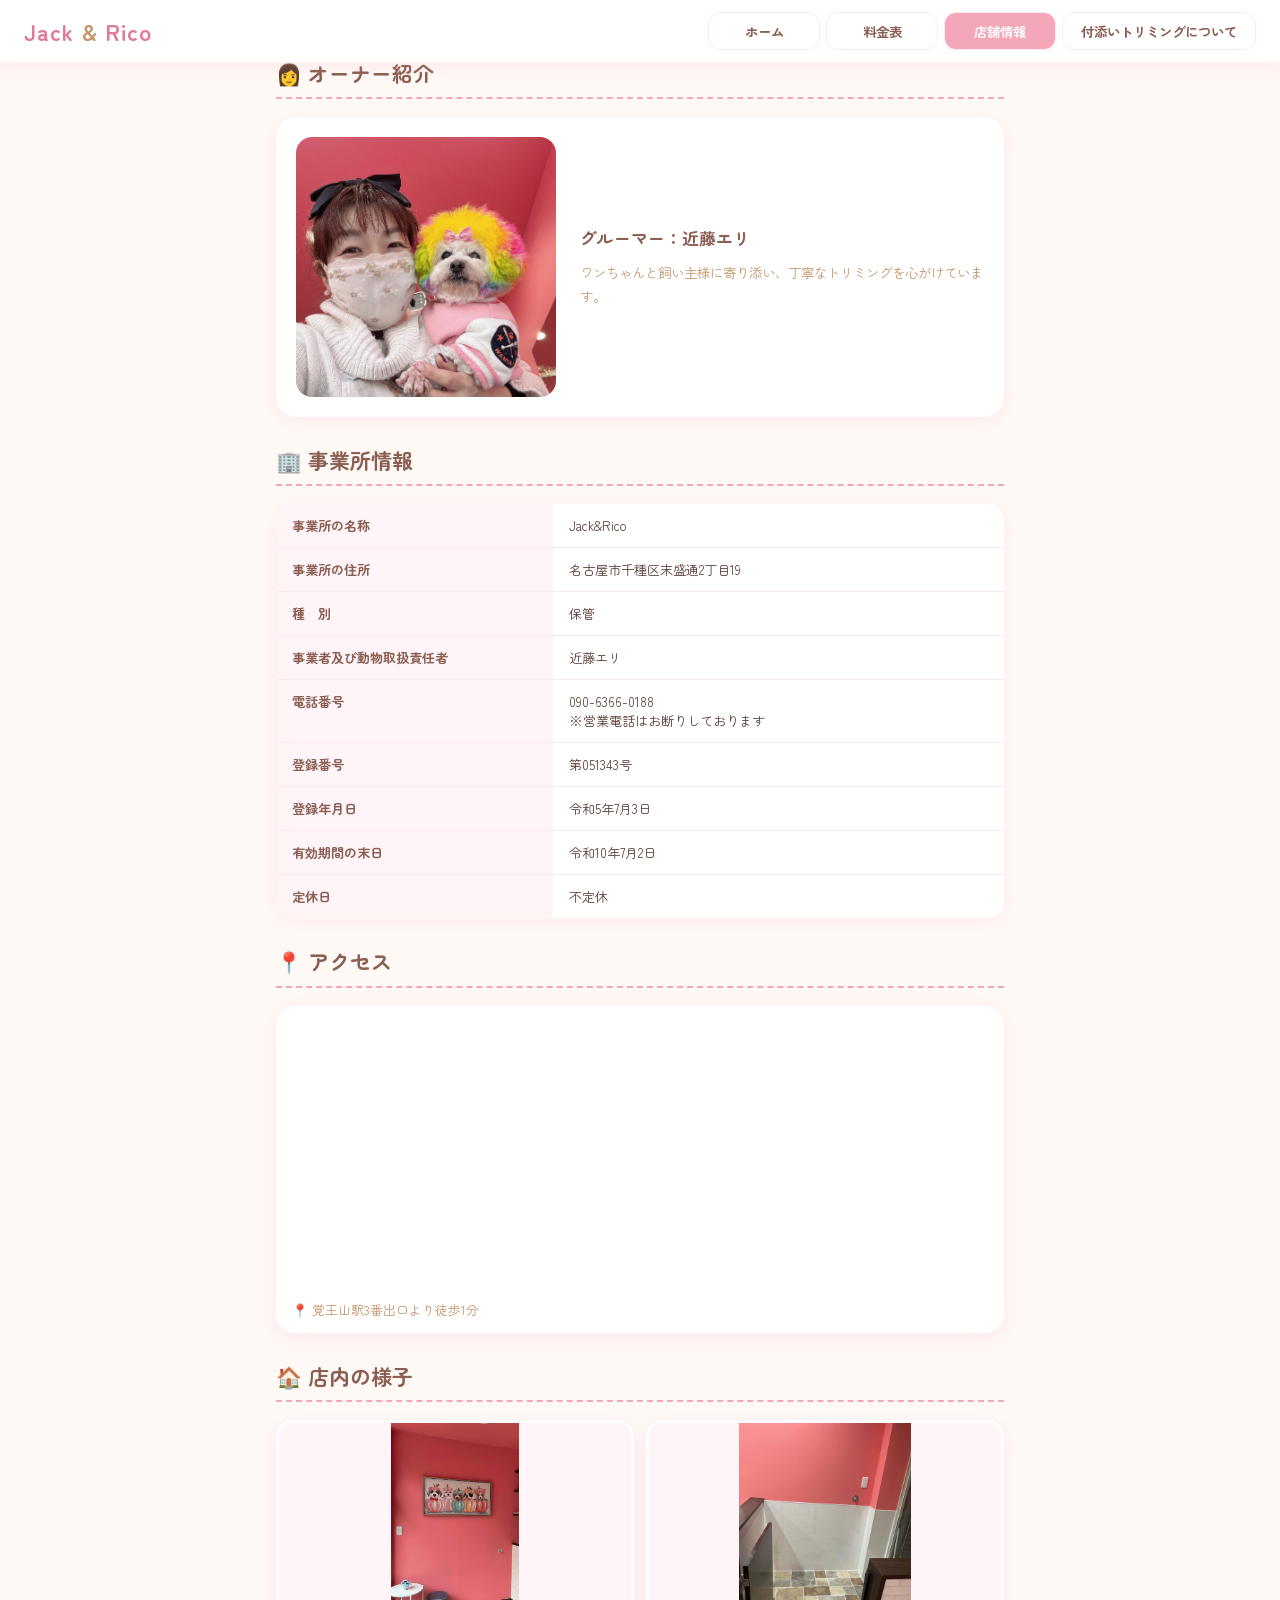
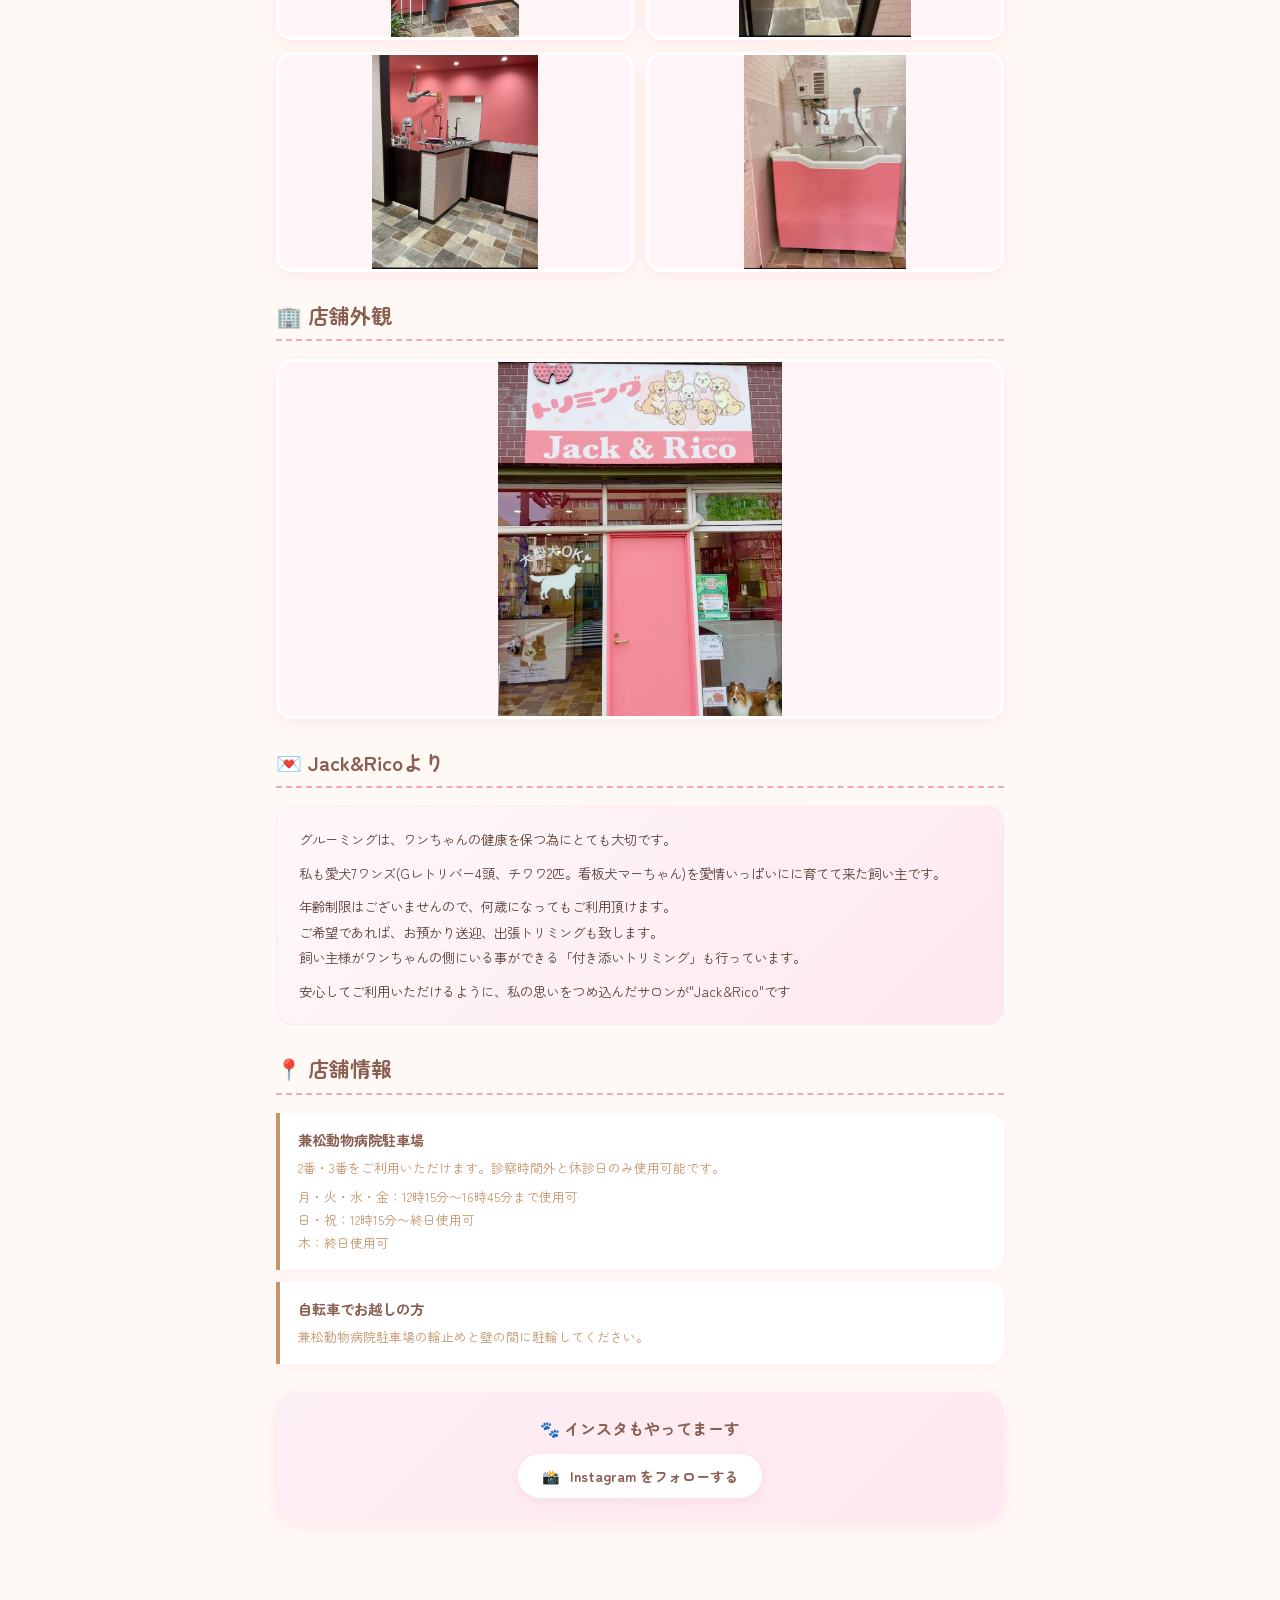
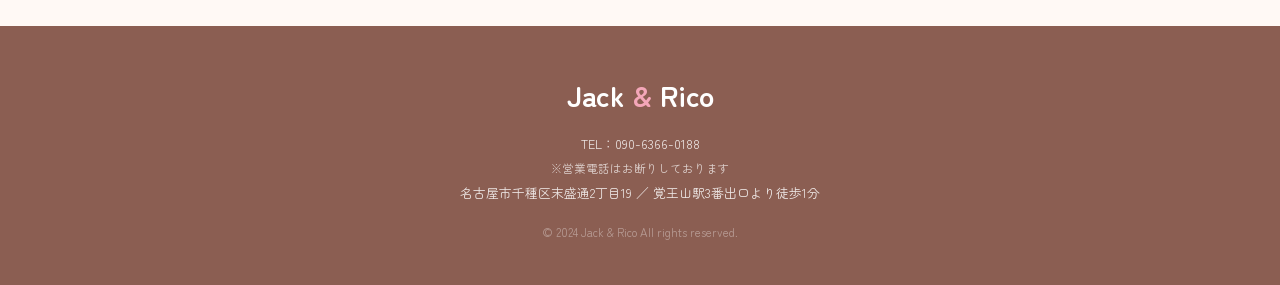
==== commit 7a17fe8d: "Update info.html" ====
--- a/info.html
+++ b/info.html
@@ -5,7 +5,6 @@
   <meta name="viewport" content="width=device-width, initial-scale=1.0">
 
   <title>店舗情報 | Jack &amp; Rico</title>
-    <link rel="icon" type="image/png" href="favicon.png" sizes="16x16">
       <link rel="icon" type="image/png" href="favicon.png" sizes="48x48">
   <link rel="stylesheet" href="css/main.css">
   <link href="https://fonts.googleapis.com/css2?family=Noto+Sans+JP:wght@300;400;500;700&family=Zen+Maru+Gothic:wght@400;500;700&family=Yomogi&family=Caveat:wght@600&display=swap" rel="stylesheet">
@@ -98,10 +97,10 @@
 
     <div class="info-section-title">💌 Jack&amp;Ricoより</div>
     <div class="owner-message">
-      <p>グルーミングは、ワンちゃんの健康を守る為にとても大切です。</p>
-      <p>犬生を全うするまで、お手入れは必要です。</p>
-      <p>年齢制限はございません。ご利用中のお客様でしたら、出張トリミングも可能です。飼い主様が付き添ってのトリミングも可能です（付き添い料は別途記載しております）。</p>
-      <p>安心してご利用いただくために、できる限りお客様のご要望にお応えします。</p>
+      <p>グルーミングは、ワンちゃんの健康を保つ為にとても大切です。</p>
+      <p>私も愛犬7ワンズ(Gレトリバー4頭、チワワ2匹。看板犬マーちゃん)を愛情いっぱいにに育てて来た飼い主です。</p>
+      <p>年齢制限はございませんので、何歳になってもご利用頂けます。<br>ご希望であれば、お預かり送迎、出張トリミングも致します。<br>飼い主様がワンちゃんの側にいる事ができる「付き添いトリミング」も行っています。</p>
+      <p>安心してご利用いただけるように、私の思いをつめ込んだサロンが"Jack&Rico"です</p>
     </div>
 
     <div class="info-section-title">📍 店舗情報</div>
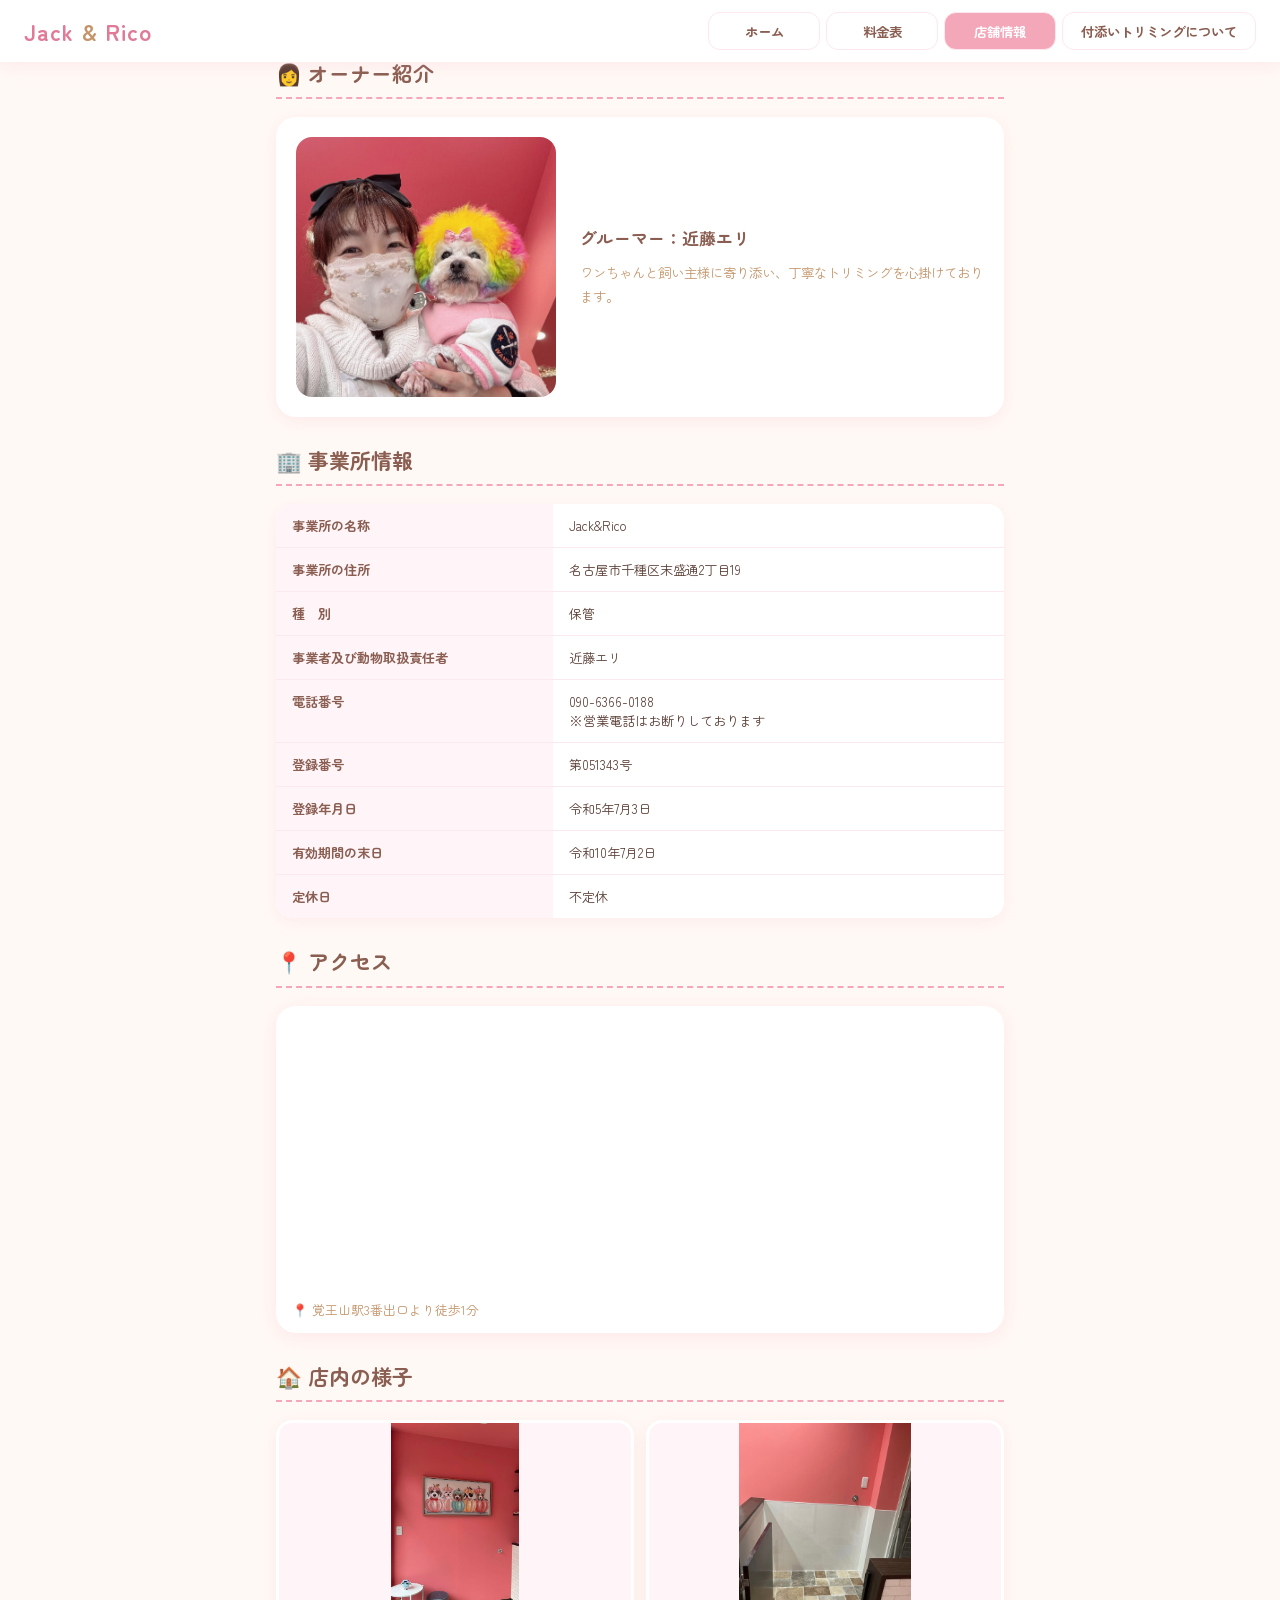
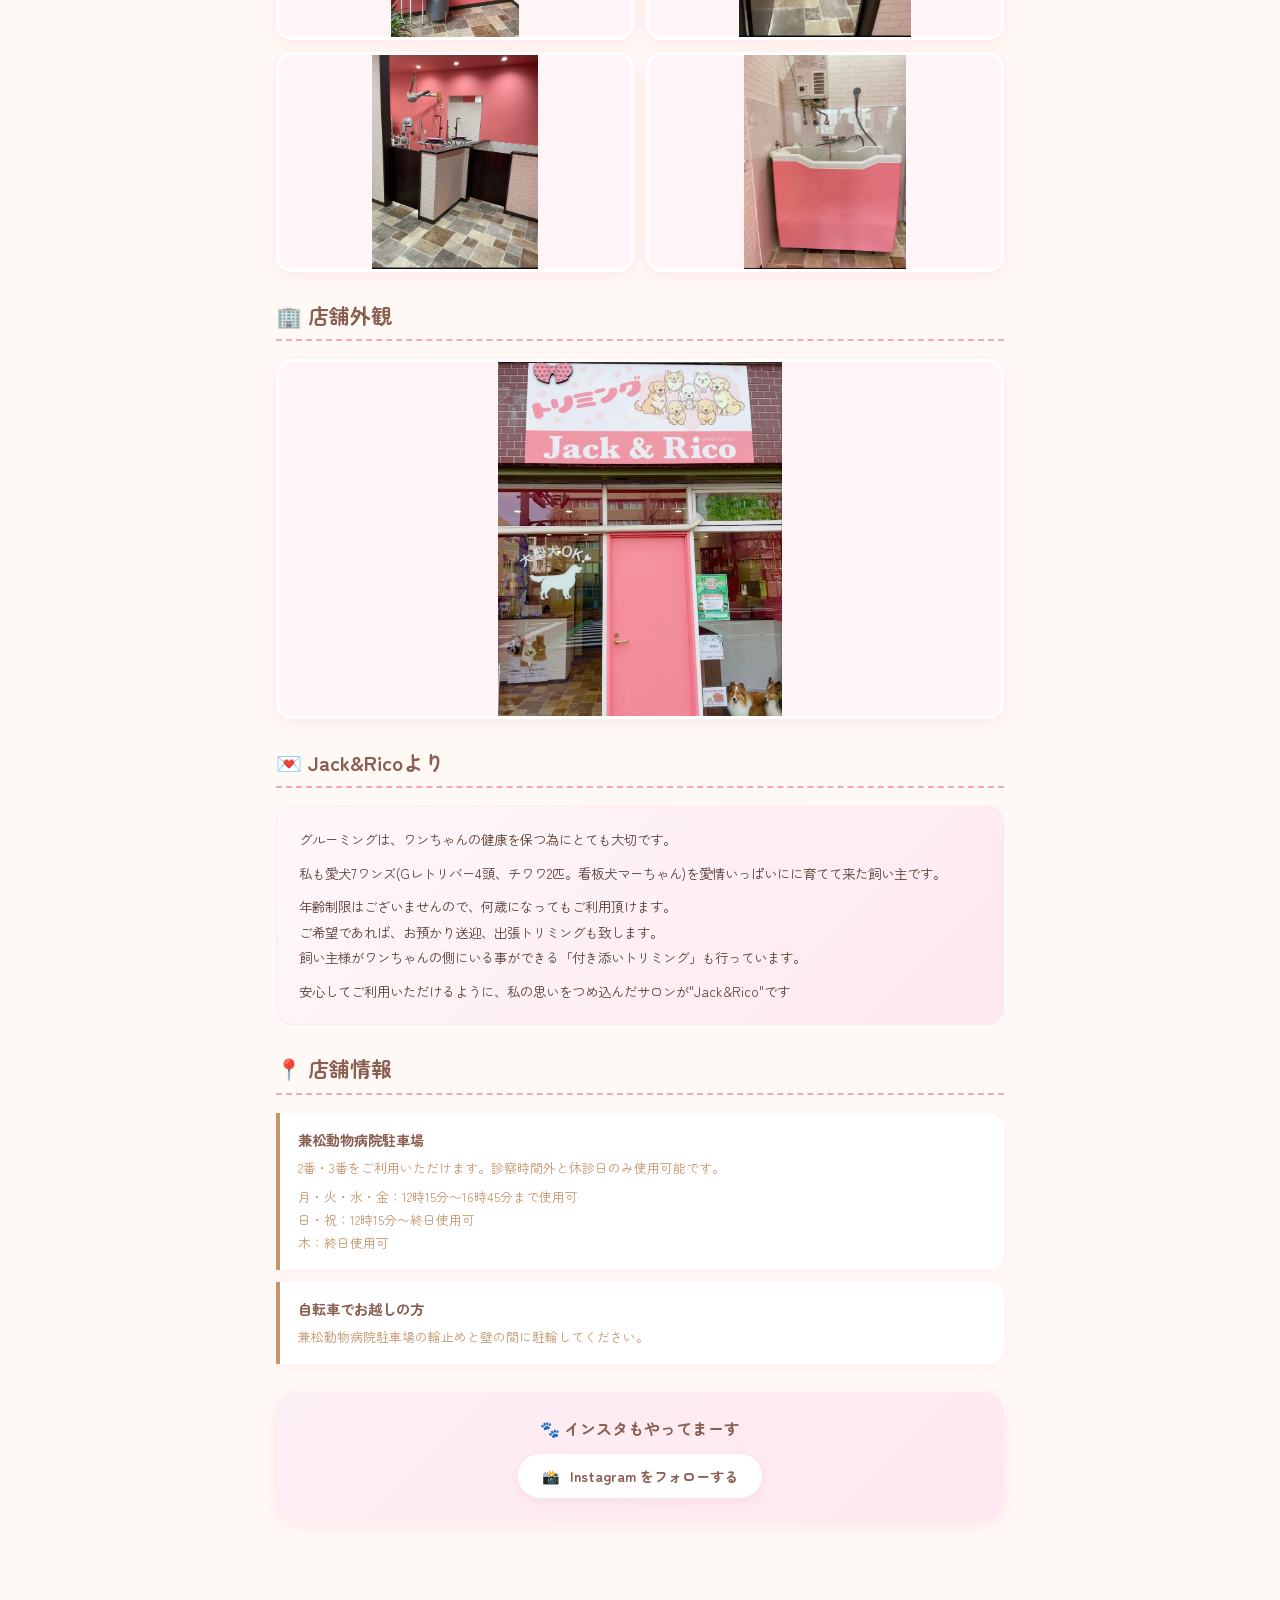
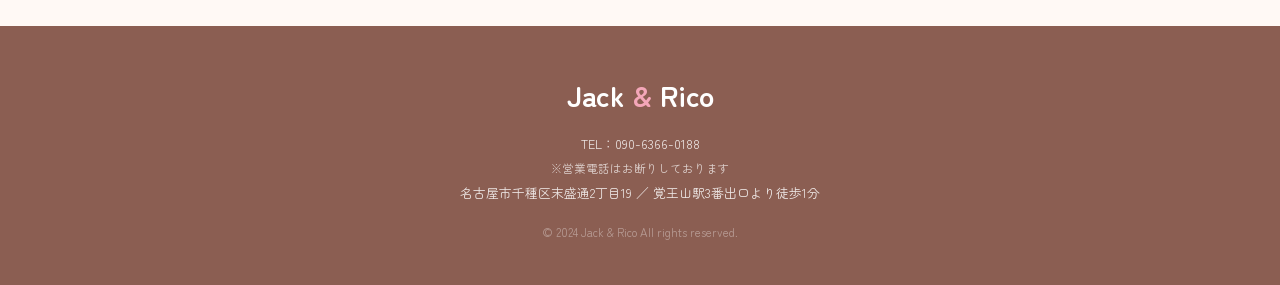
==== commit 6bece004: "Update info.html" ====
--- a/info.html
+++ b/info.html
@@ -47,7 +47,7 @@
       <img src="IMG_4663.jpeg" alt="オーナートリマーと愛犬" class="owner-image">
       <div class="owner-copy">
         <h3>グルーマー：近藤エリ</h3>
-        <p>ワンちゃんと飼い主様に寄り添い、丁寧なトリミングを心がけています。</p>
+        <p>ワンちゃんと飼い主様に寄り添い、丁寧なトリミングを心掛けております。</p>
       </div>
     </div>
 <div class="info-section-title">🏢 事業所情報</div>
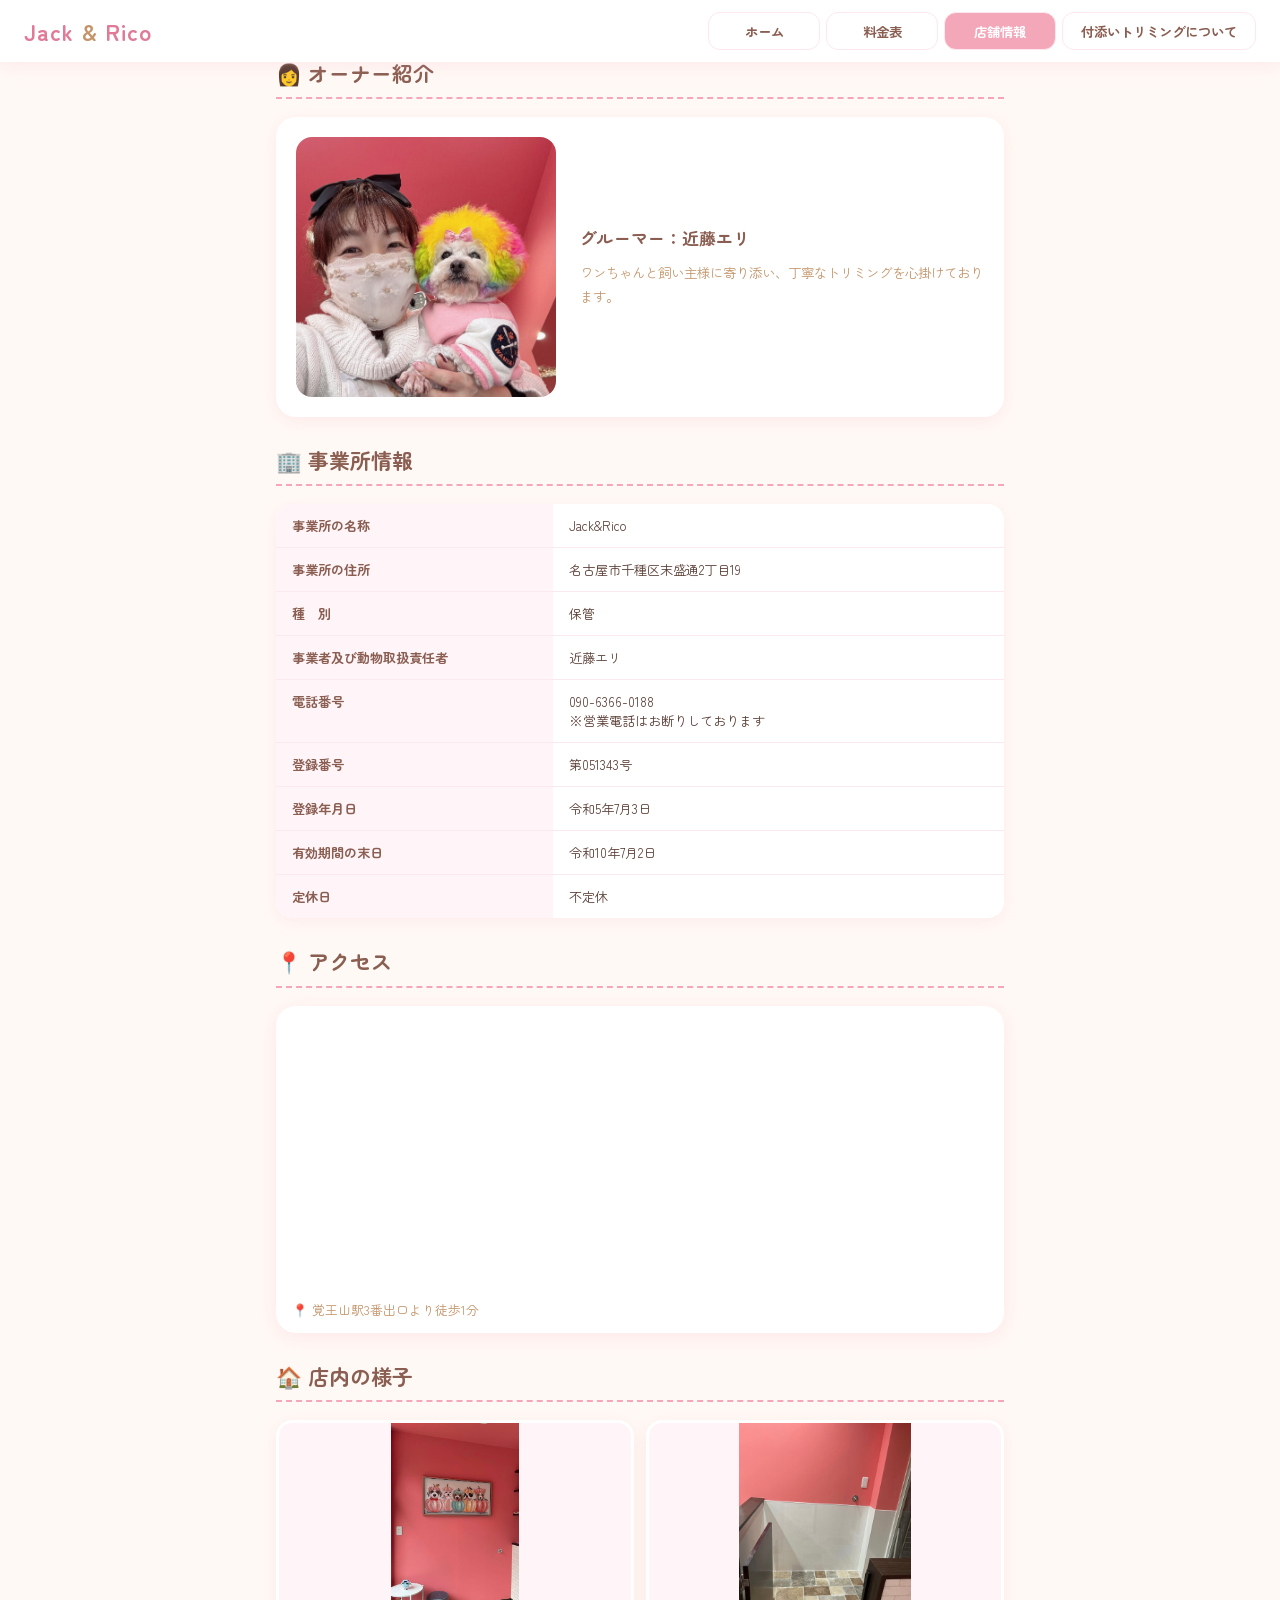
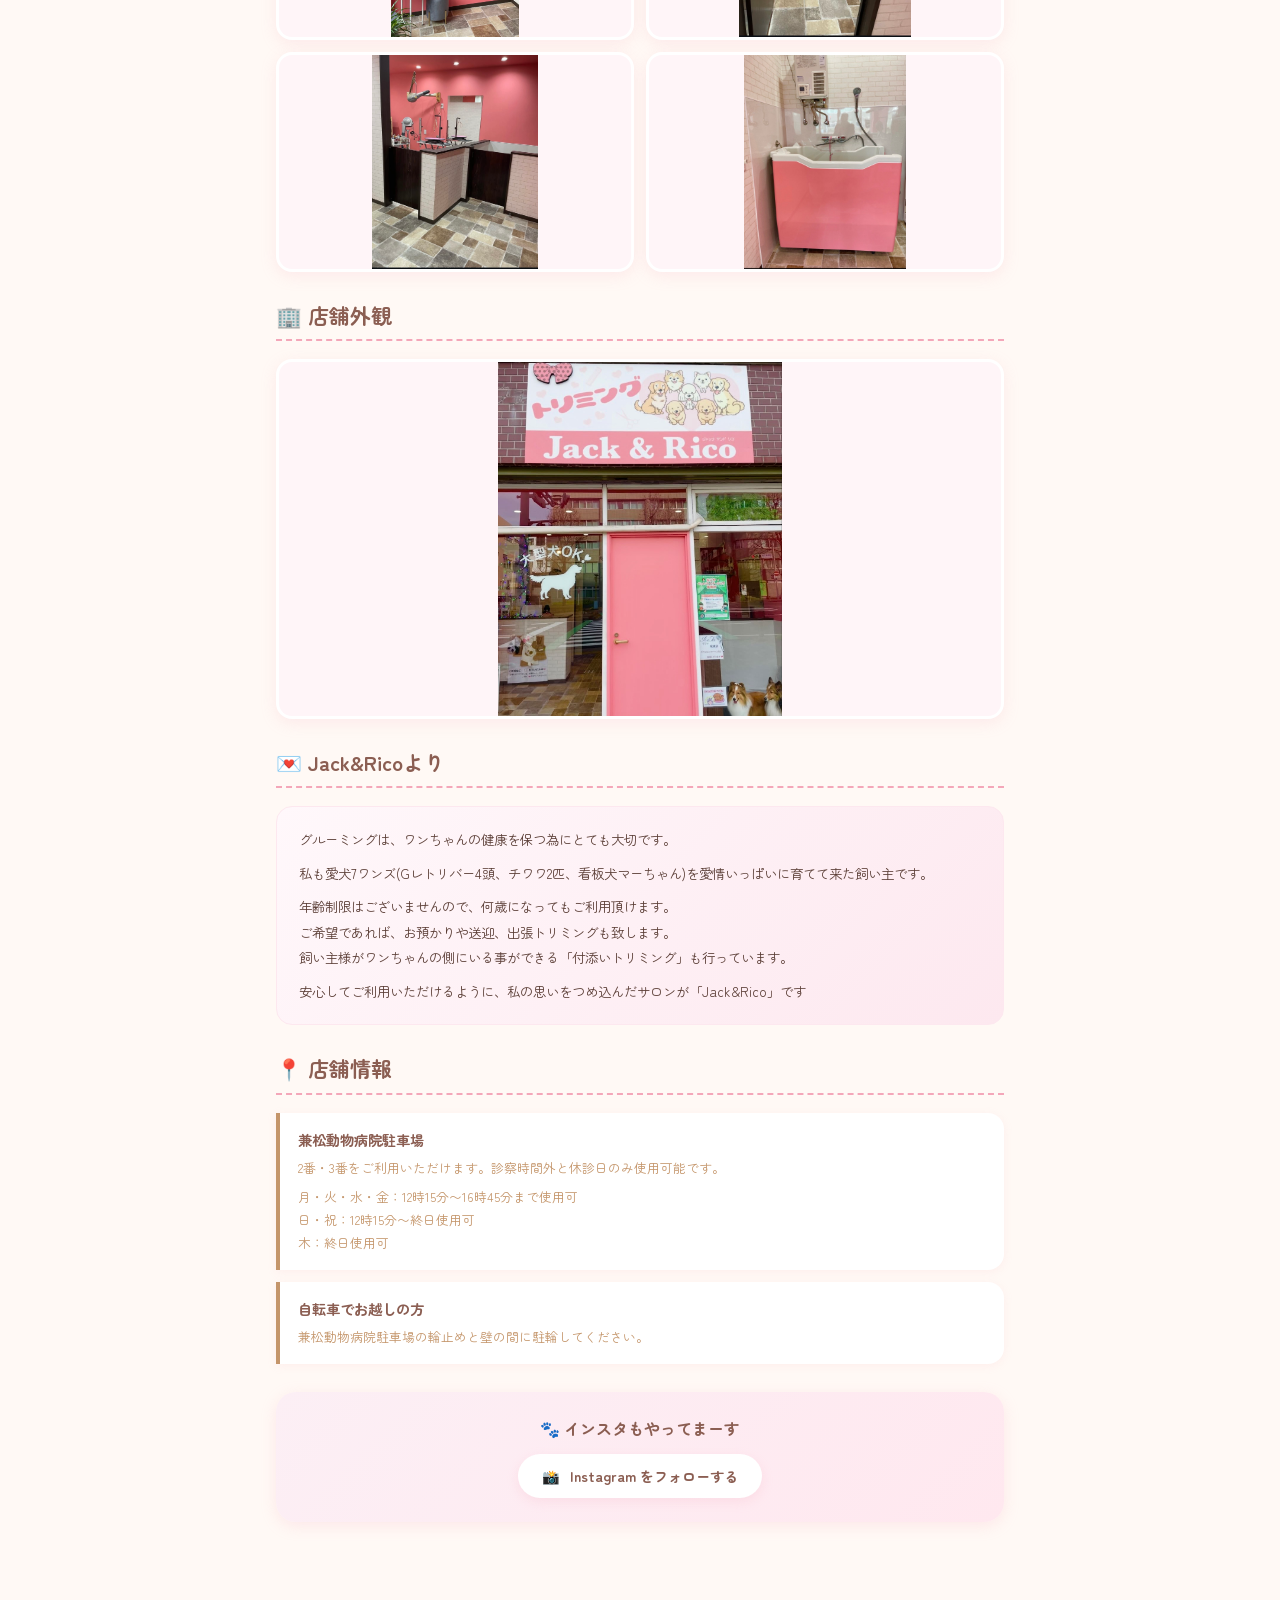
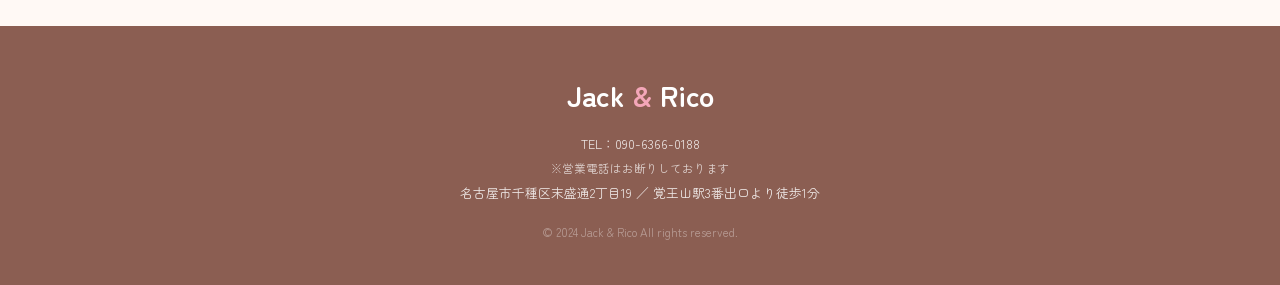
==== commit 17d77b88: "Update info.html" ====
--- a/info.html
+++ b/info.html
@@ -98,9 +98,10 @@
     <div class="info-section-title">💌 Jack&amp;Ricoより</div>
     <div class="owner-message">
       <p>グルーミングは、ワンちゃんの健康を保つ為にとても大切です。</p>
-      <p>私も愛犬7ワンズ(Gレトリバー4頭、チワワ2匹。看板犬マーちゃん)を愛情いっぱいにに育てて来た飼い主です。</p>
-      <p>年齢制限はございませんので、何歳になってもご利用頂けます。<br>ご希望であれば、お預かり送迎、出張トリミングも致します。<br>飼い主様がワンちゃんの側にいる事ができる「付き添いトリミング」も行っています。</p>
-      <p>安心してご利用いただけるように、私の思いをつめ込んだサロンが"Jack&Rico"です</p>
+      <p>私も愛犬7ワンズ(Gレトリバー4頭、チワワ2匹、看板犬マーちゃん)を愛情いっぱいに育てて来た飼い主です。</p>
+  
+      <p>年齢制限はございませんので、何歳になってもご利用頂けます。<br>ご希望であれば、お預かりや送迎、出張トリミングも致します。<br>飼い主様がワンちゃんの側にいる事ができる「付添いトリミング」も行っています。</p>
+      <p>安心してご利用いただけるように、私の思いをつめ込んだサロンが「Jack&Rico」です</p>
     </div>
 
     <div class="info-section-title">📍 店舗情報</div>
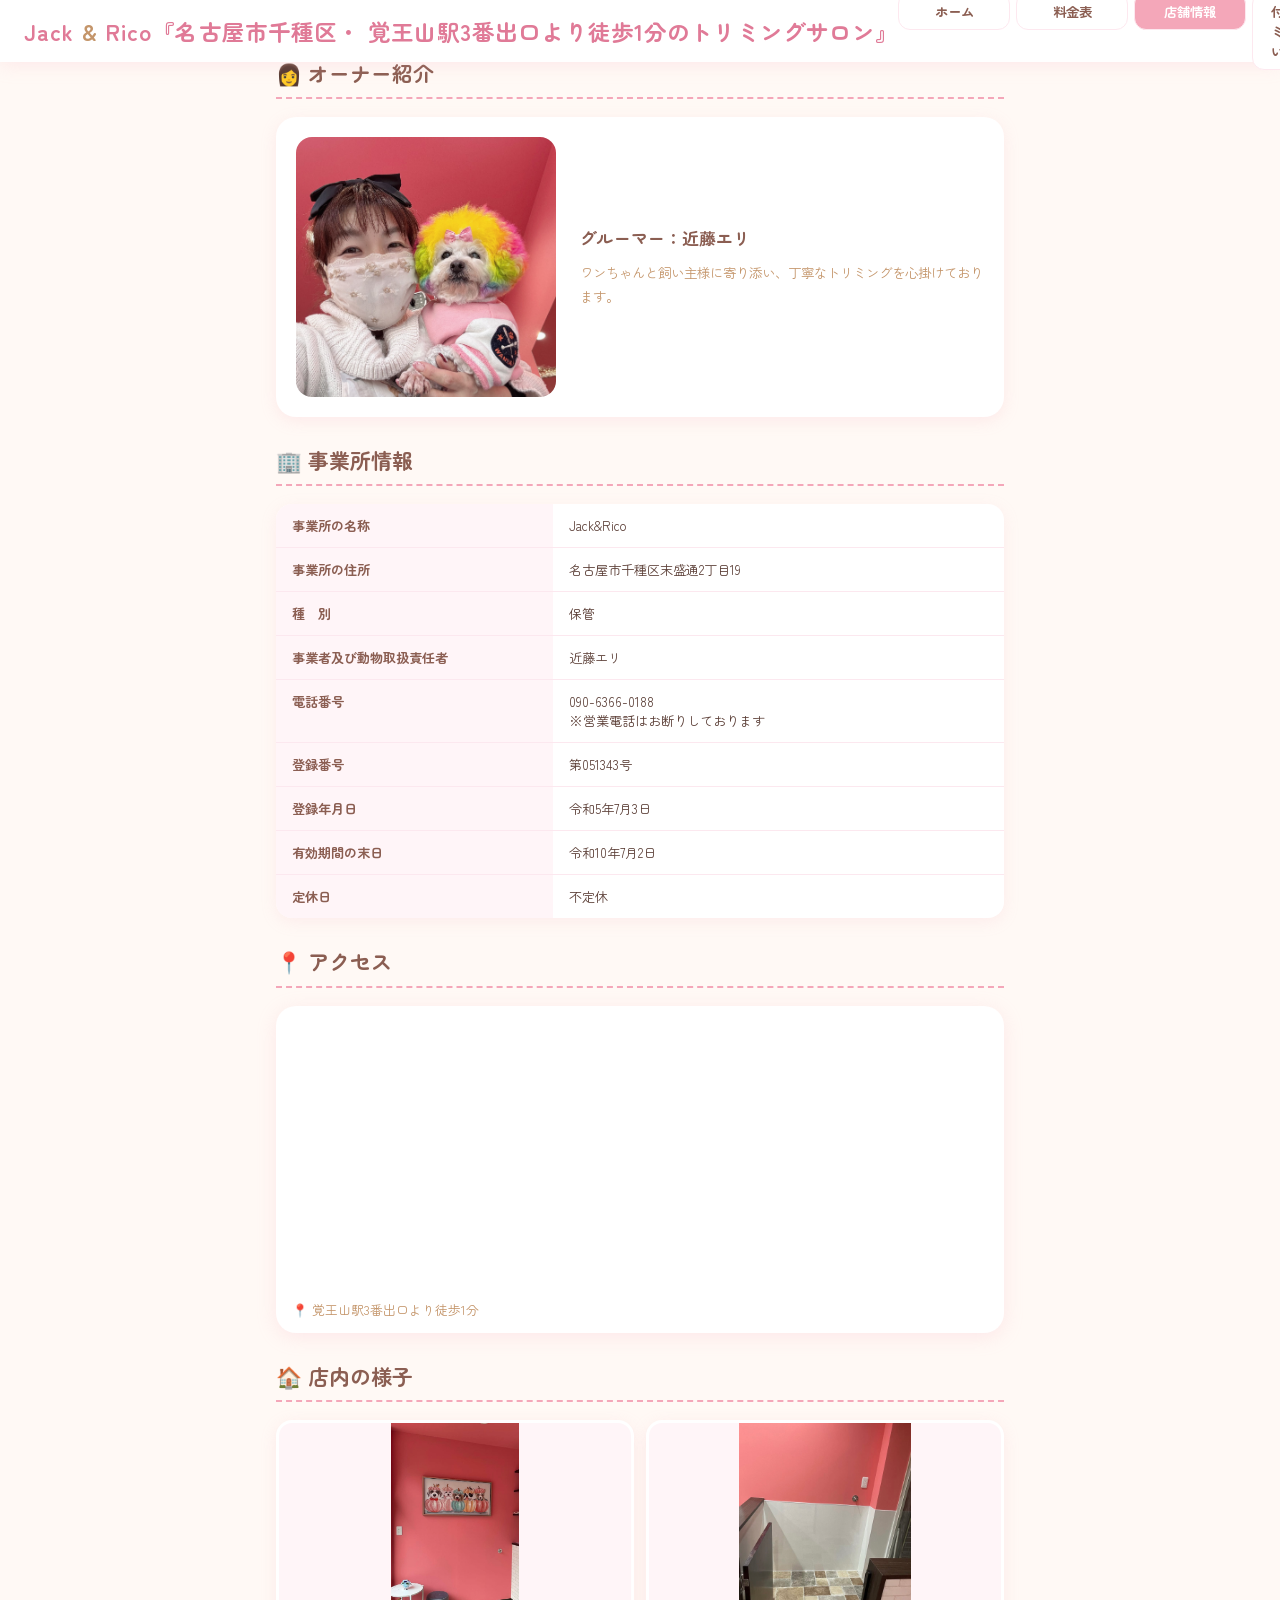
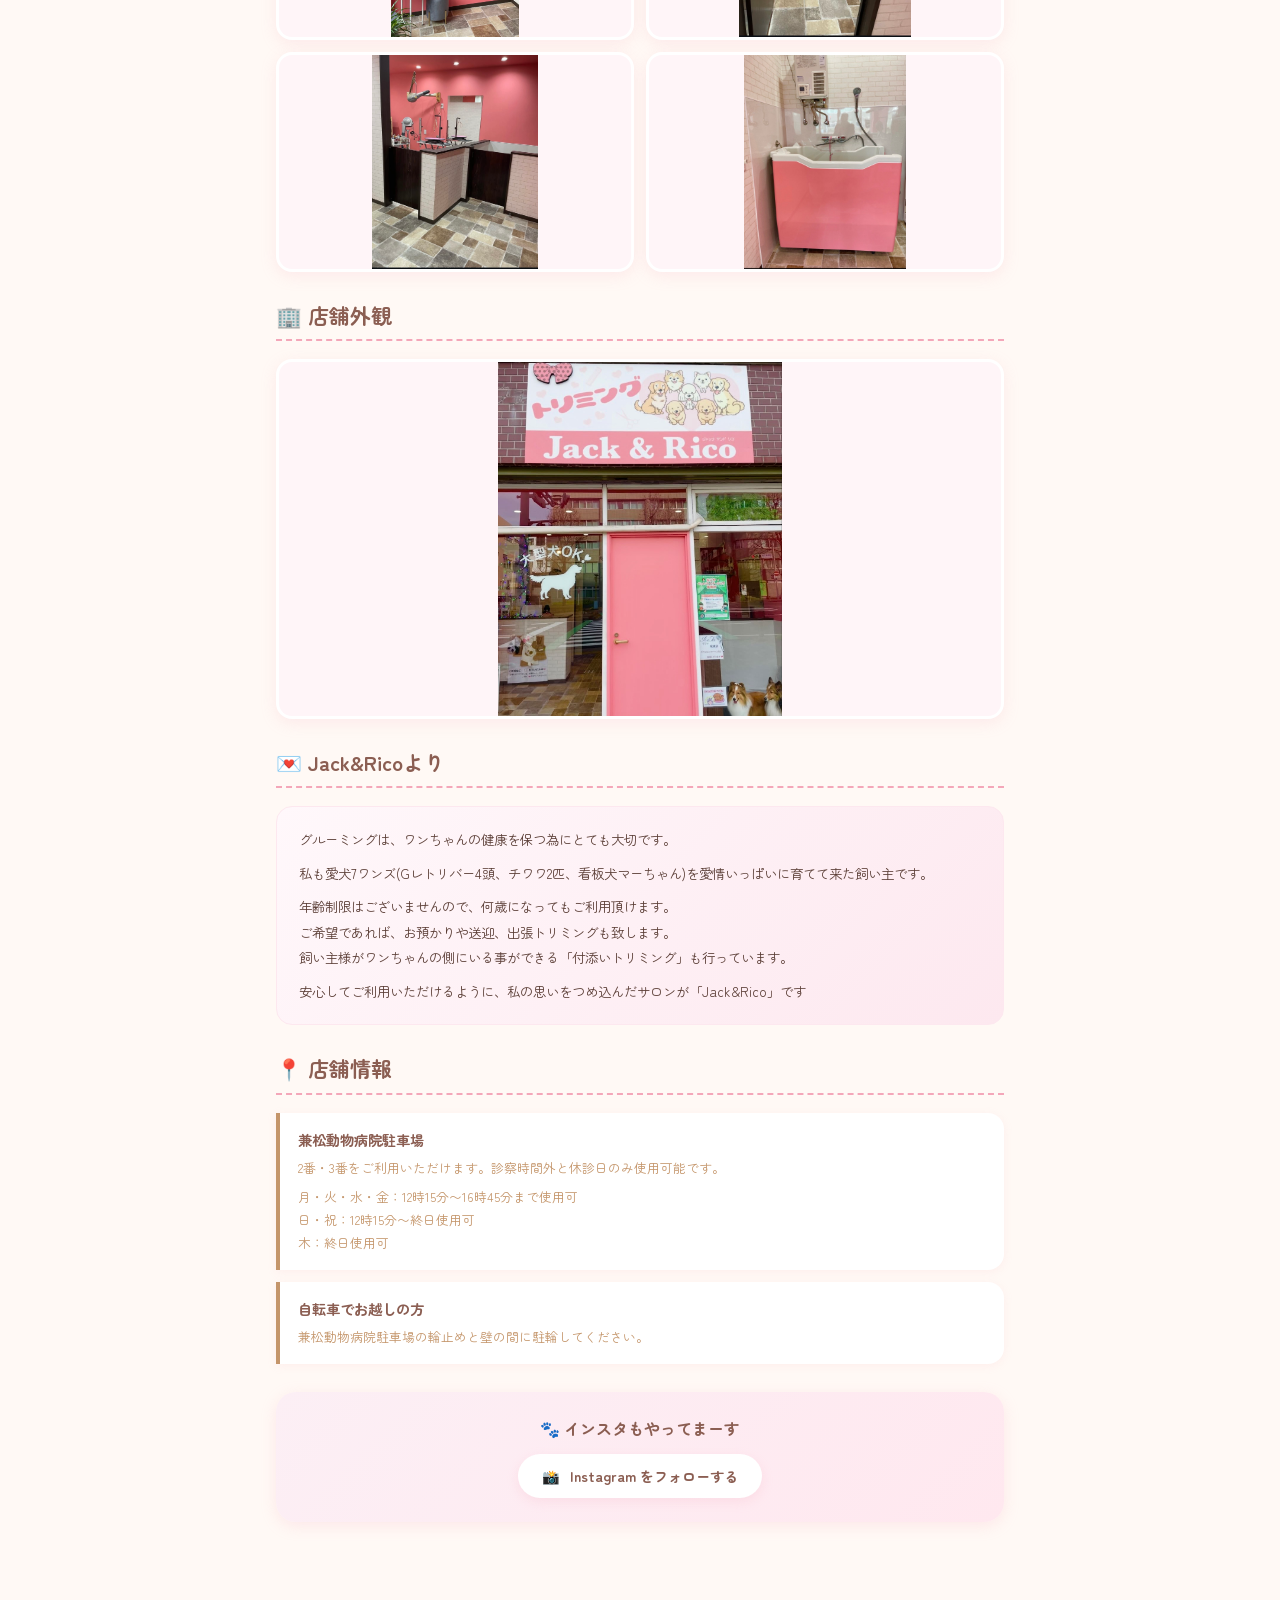
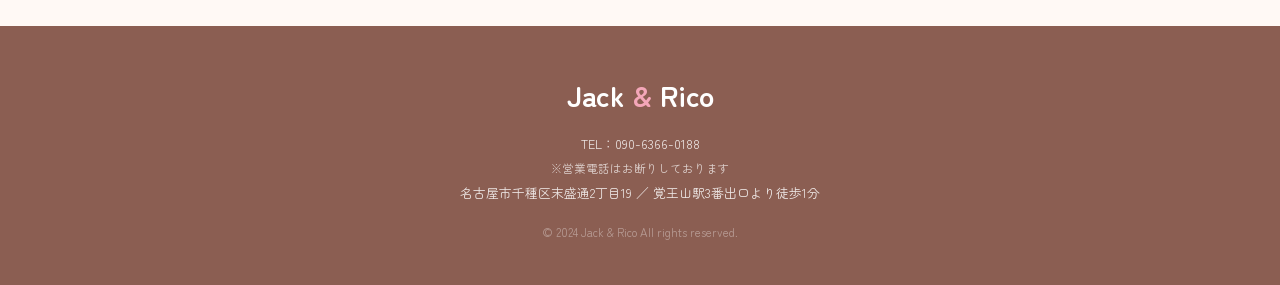
==== commit e2841080: "Update info.html" ====
--- a/info.html
+++ b/info.html
@@ -12,7 +12,7 @@
 <body>
 
  <nav class="navbar" id="navbar">
-    <a href="index.html" class="nav-logo">Jack <span class="amp">&amp;</span> Rico</a>
+    <a href="index.html" class="nav-logo">Jack <span class="amp">&amp;</span> Rico『名古屋市千種区・ 覚王山駅3番出口より徒歩1分のトリミングサロン』</a>
     <ul class="nav-links" id="navLinks">
       <li><a href="index.html" class="nav-link">ホーム</a></li>
       <li><a href="menu.html" class="nav-link">料金表</a></li>
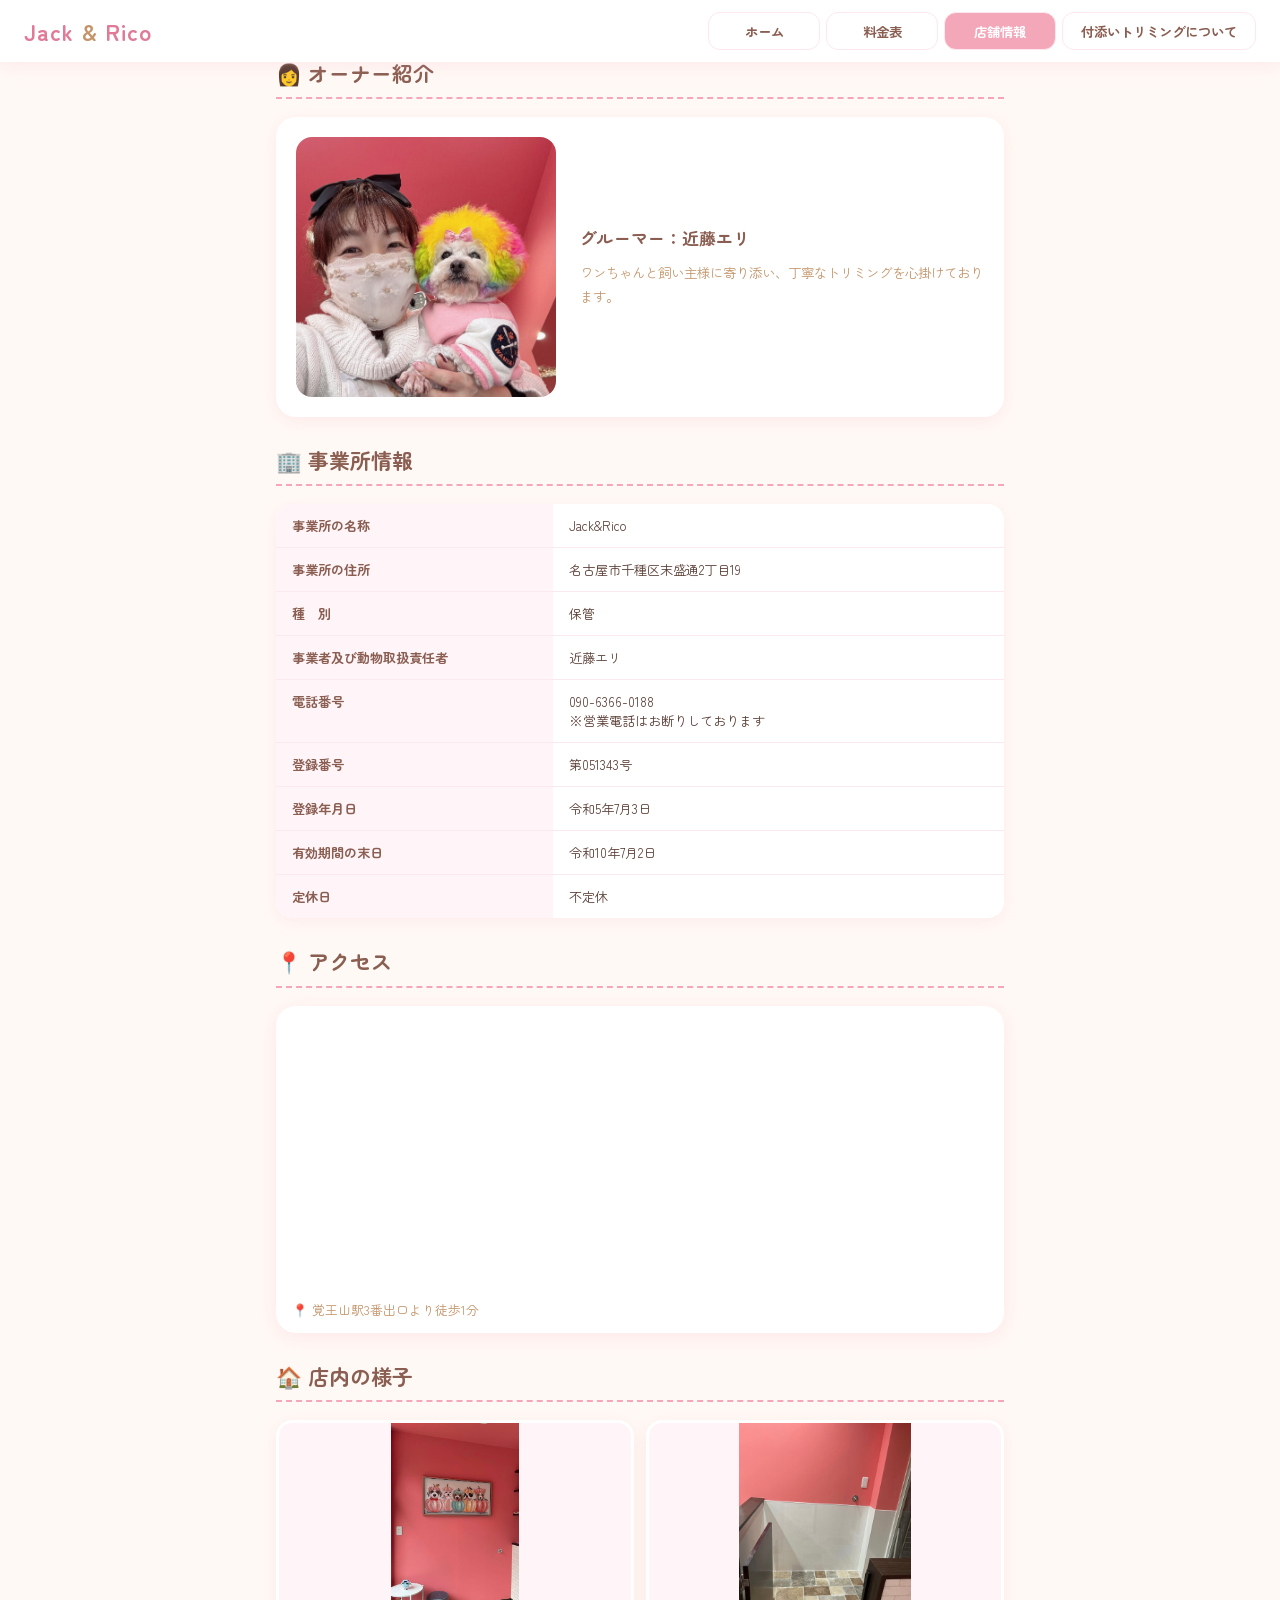
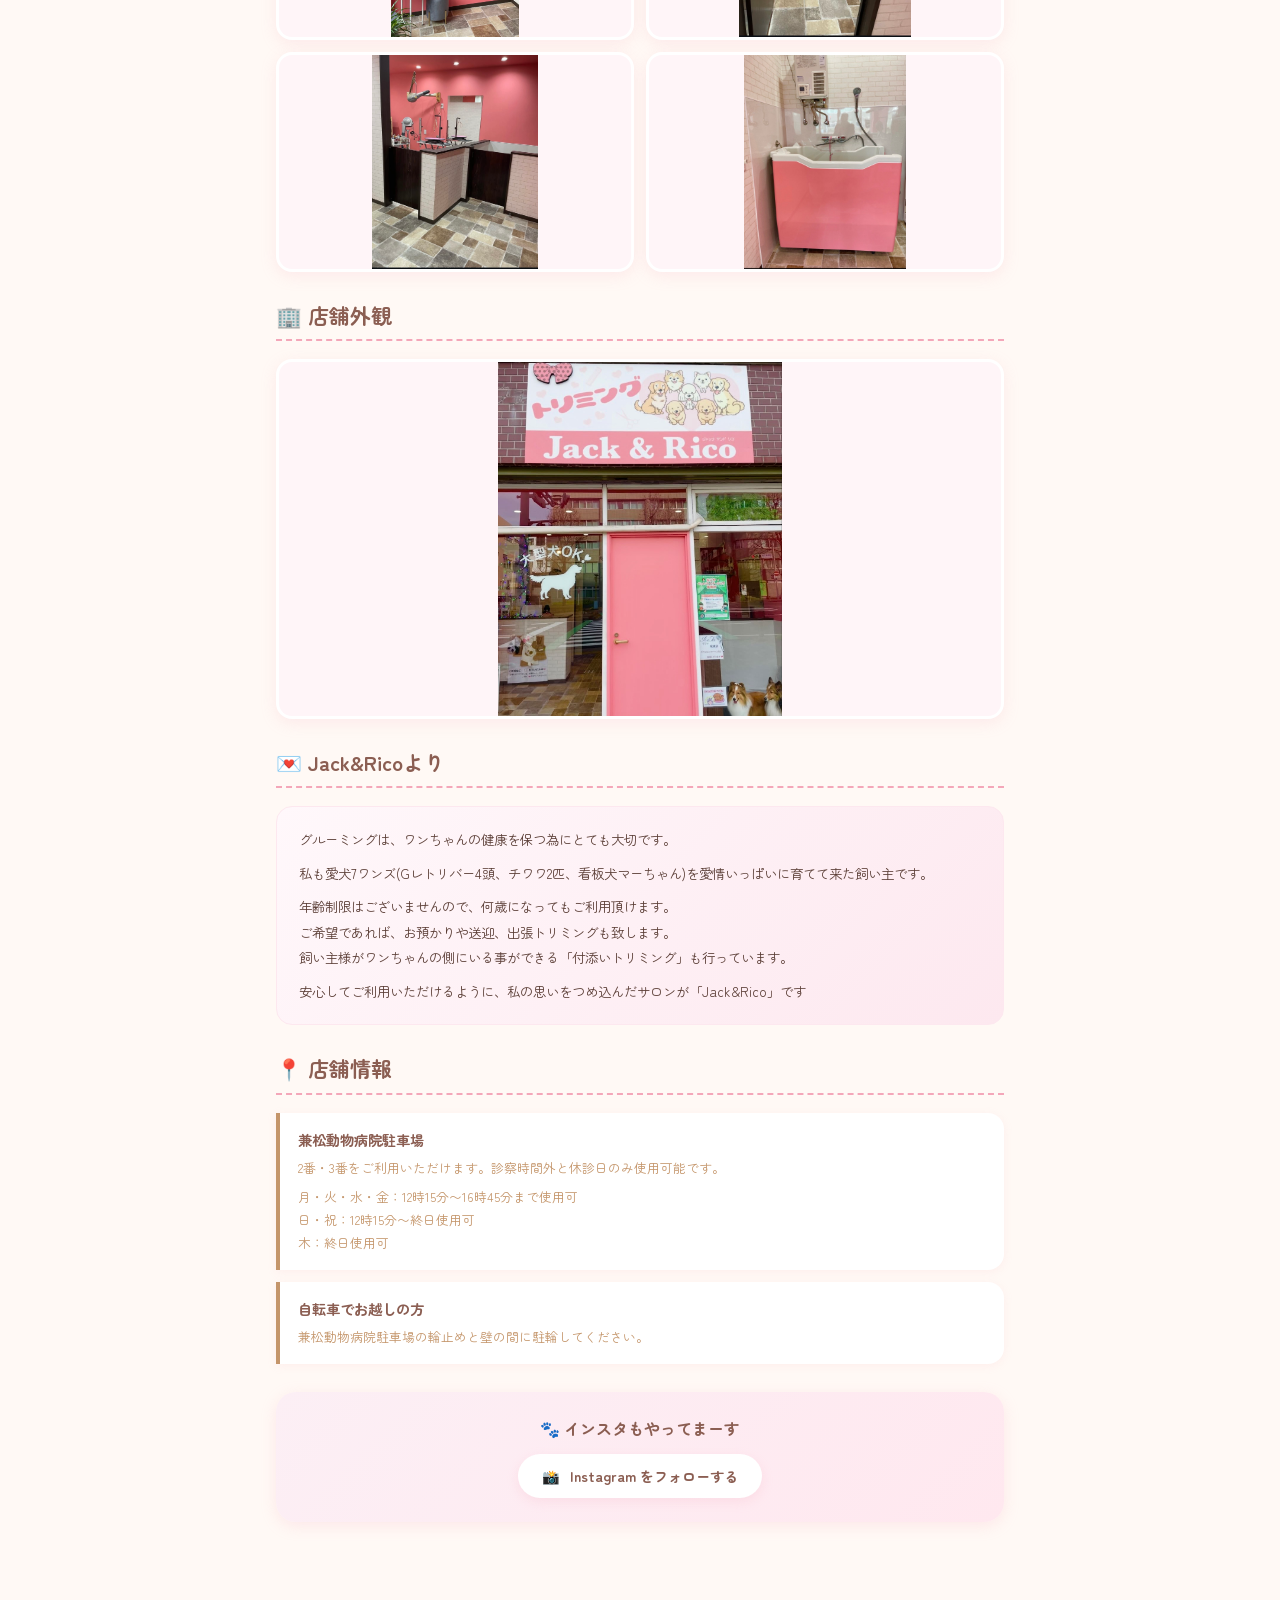
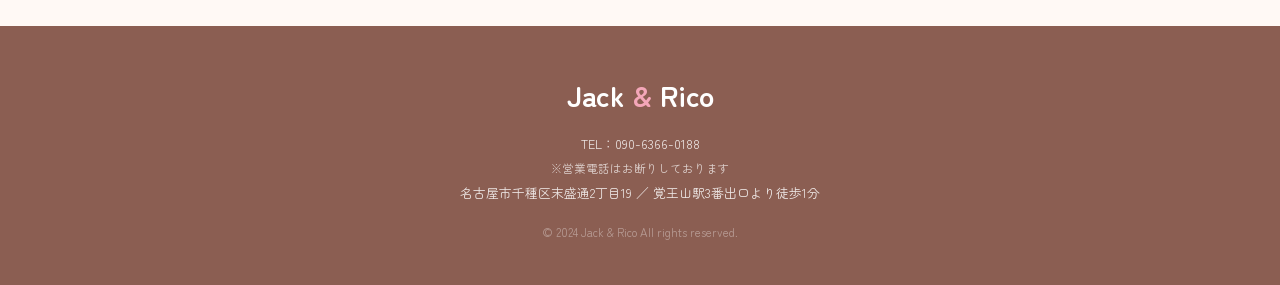
==== commit 32d92efb: "Update info.html" ====
--- a/info.html
+++ b/info.html
@@ -12,7 +12,7 @@
 <body>
 
  <nav class="navbar" id="navbar">
-    <a href="index.html" class="nav-logo">Jack <span class="amp">&amp;</span> Rico『名古屋市千種区・ 覚王山駅3番出口より徒歩1分のトリミングサロン』</a>
+    <a href="index.html" class="nav-logo">Jack <span class="amp">&amp;</span> Rico</a>
     <ul class="nav-links" id="navLinks">
       <li><a href="index.html" class="nav-link">ホーム</a></li>
       <li><a href="menu.html" class="nav-link">料金表</a></li>
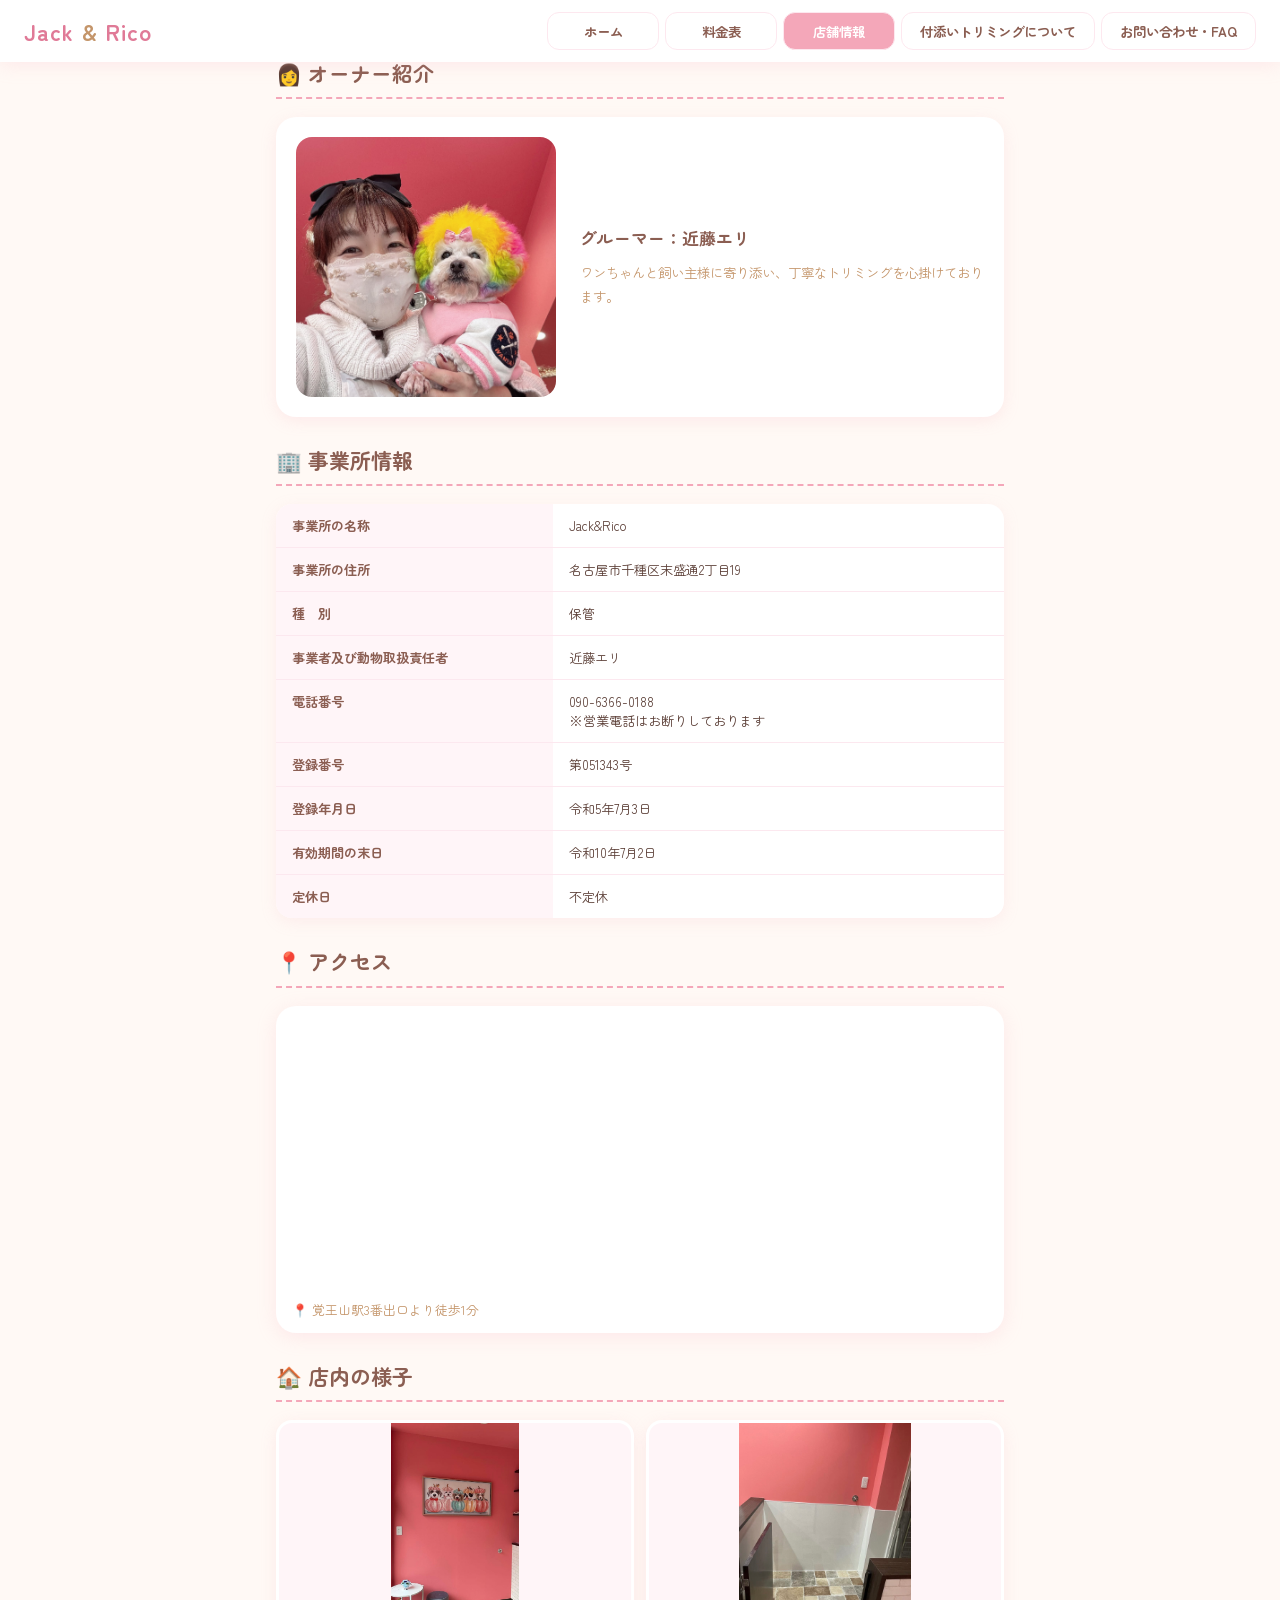
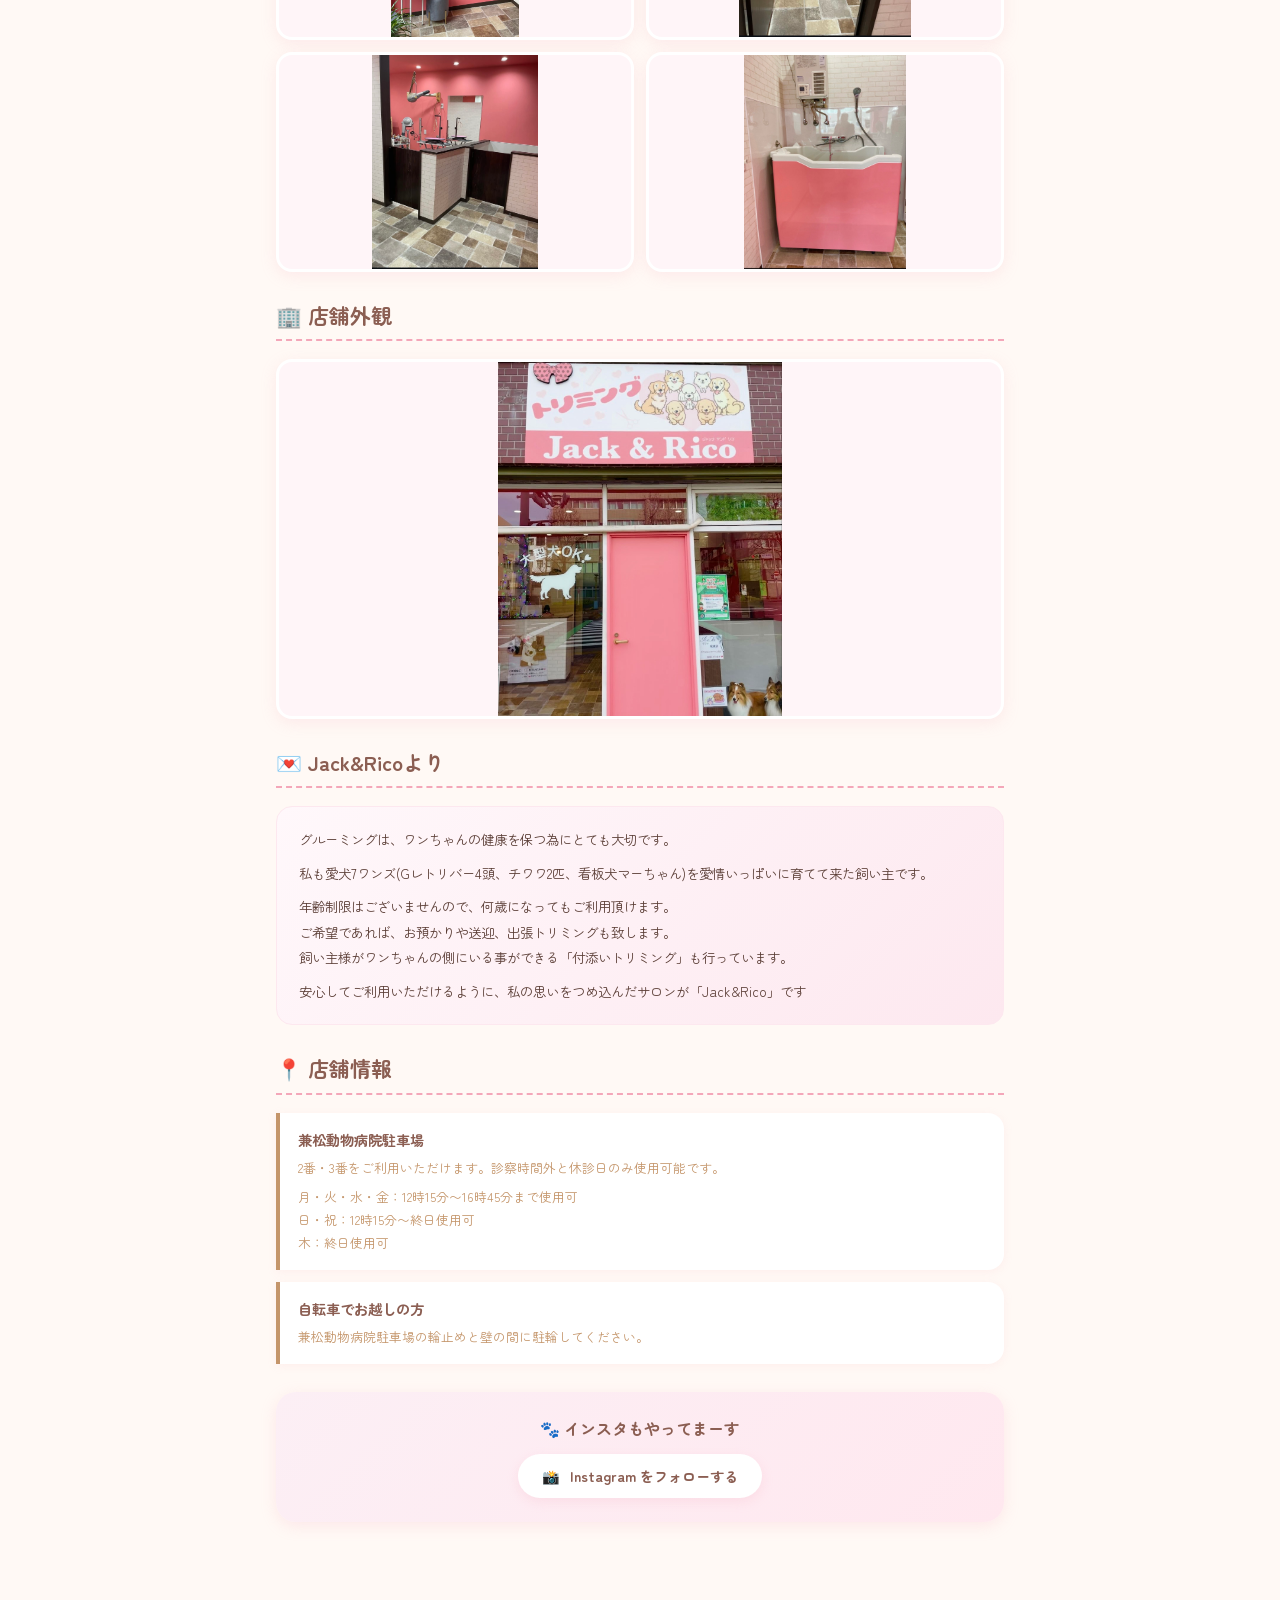
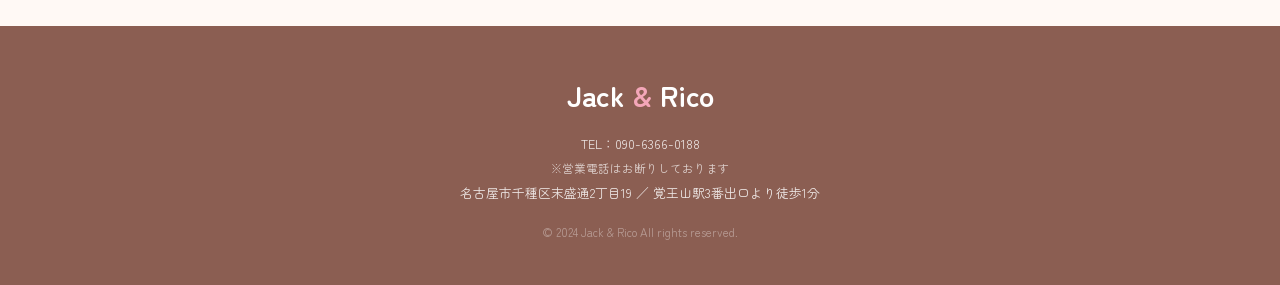
==== commit b9254e1f: "Update info.html" ====
--- a/info.html
+++ b/info.html
@@ -18,6 +18,7 @@
       <li><a href="menu.html" class="nav-link">料金表</a></li>
       <li><a href="info.html" class="nav-link active">店舗情報</a></li>
       <li><a href="trimming.html" class="nav-link">付添いトリミングについて</a></li>
+       <li><a href="option.html" class="nav-link">お問い合わせ・FAQ</a></li>
     </ul>
 
     <button class="hamburger" id="hamburger" aria-label="ナビゲーションメニューを開く" aria-expanded="false" aria-controls="mobileMenu">
@@ -31,6 +32,7 @@
       <li><a href="menu.html" class="mobile-link">🐾 料金表</a></li>
       <li><a href="info.html" class="mobile-link">📍 店舗情報</a></li>
       <li><a href="trimming.html" class="mobile-link">付添いトリミングについて</a></li>
+      <li><a href="option.html" class="mobile-link">💌 お問い合わせ・FAQ</a></li>
     </ul>
   </div>
 
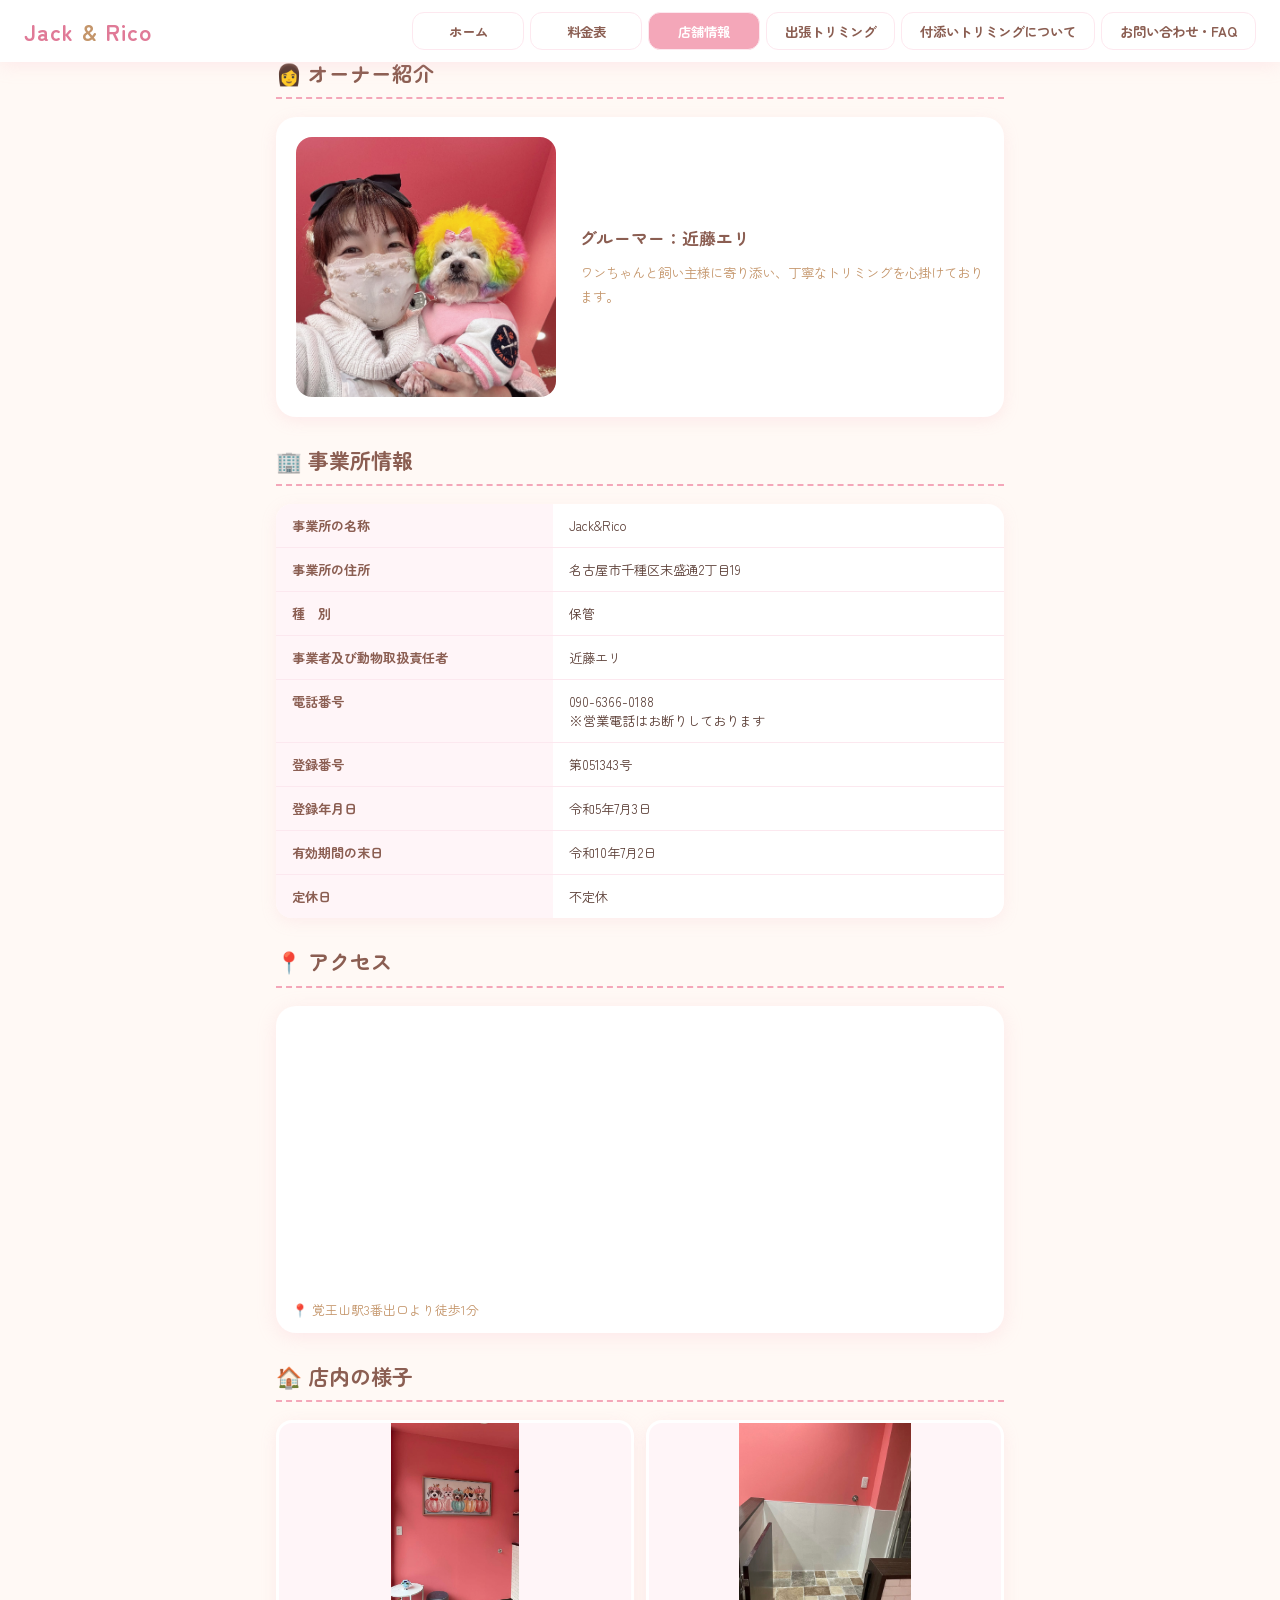
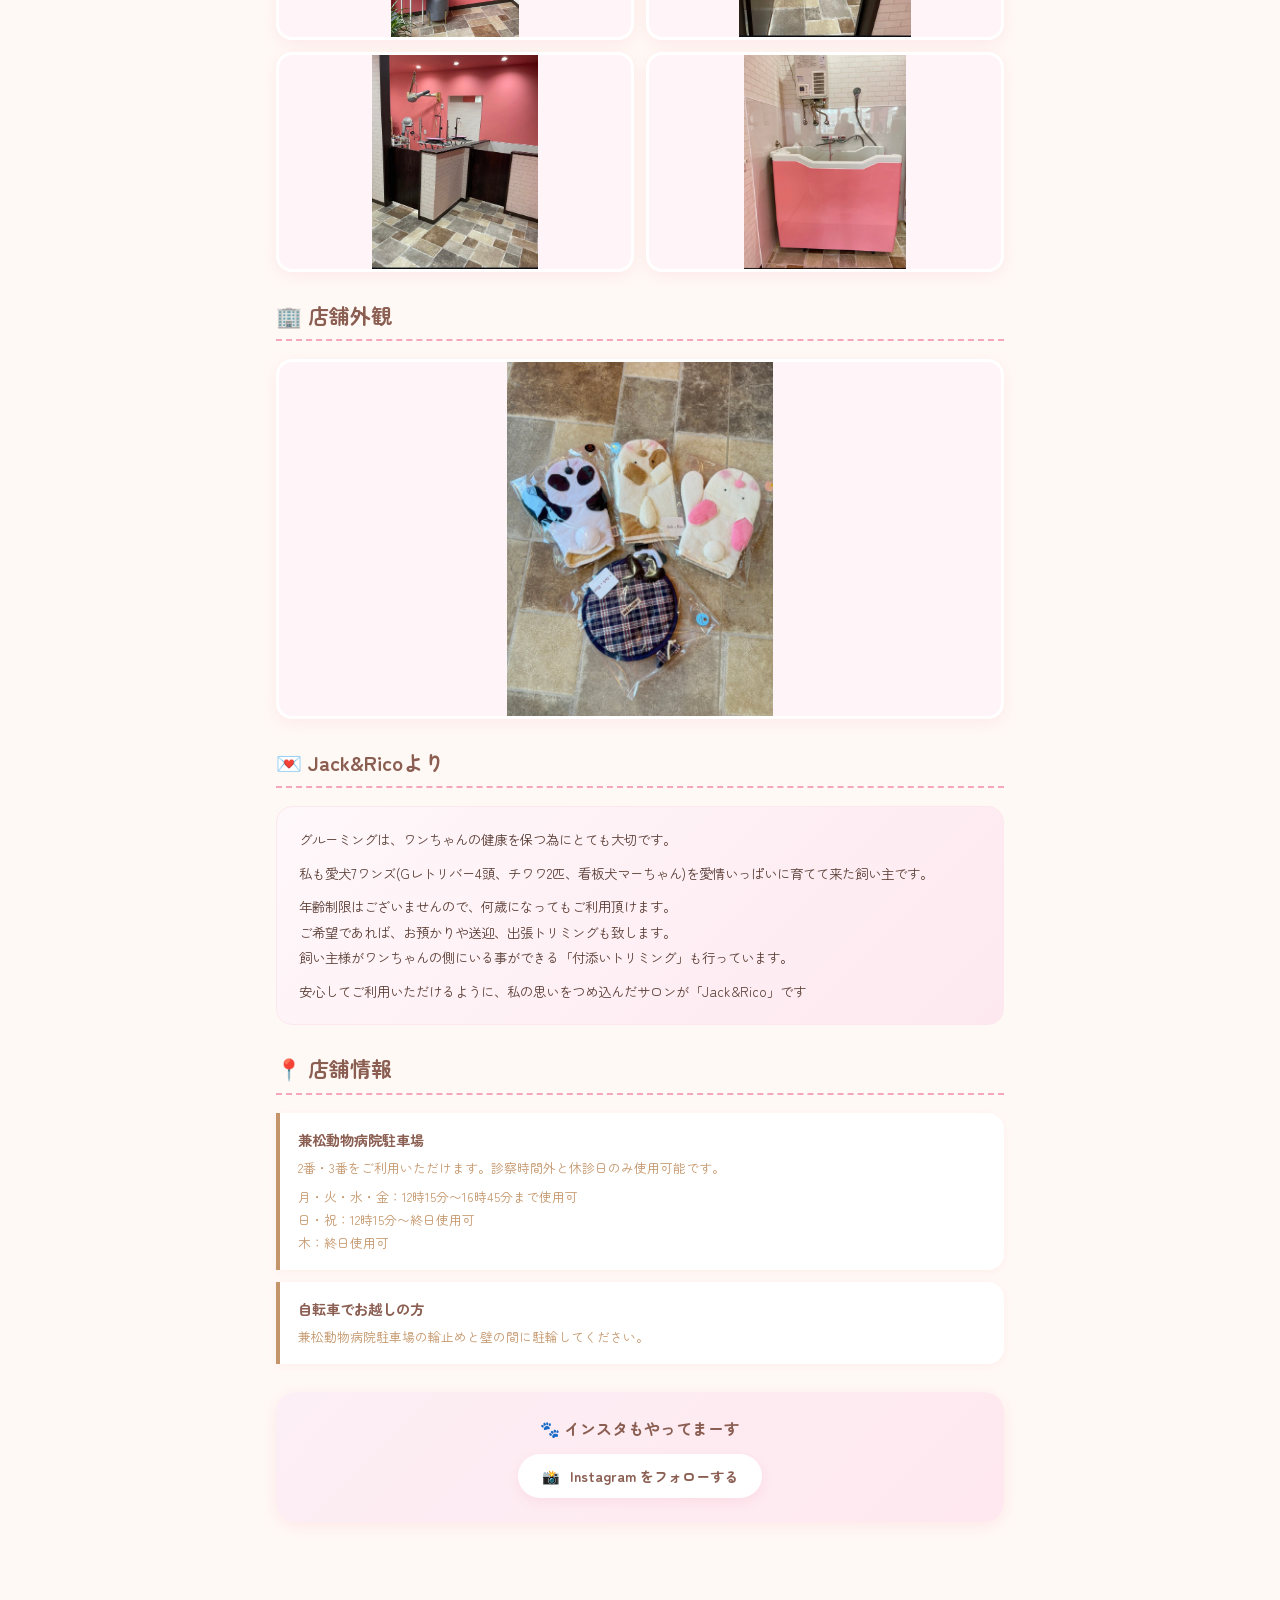
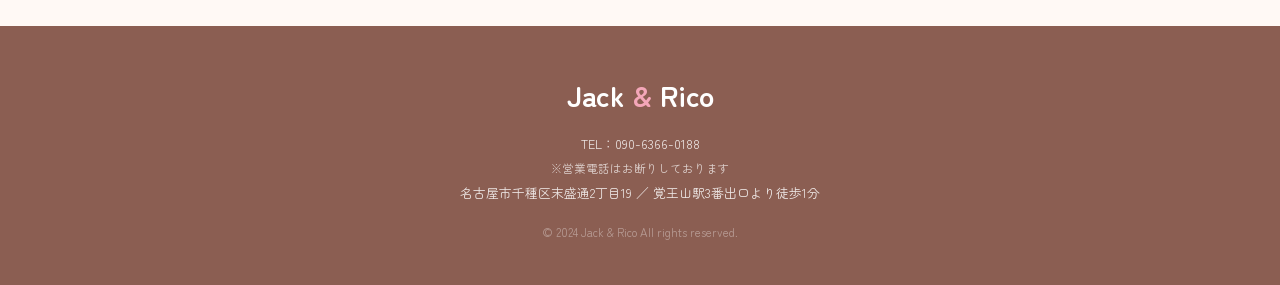
==== commit c10b8c67: "Update info.html" ====
--- a/info.html
+++ b/info.html
@@ -17,6 +17,7 @@
       <li><a href="index.html" class="nav-link">ホーム</a></li>
       <li><a href="menu.html" class="nav-link">料金表</a></li>
       <li><a href="info.html" class="nav-link active">店舗情報</a></li>
+      <li><a href="travel.html" class="nav-link">出張トリミング</a></li>
       <li><a href="trimming.html" class="nav-link">付添いトリミングについて</a></li>
        <li><a href="option.html" class="nav-link">お問い合わせ・FAQ</a></li>
     </ul>
@@ -31,6 +32,7 @@
       <li><a href="index.html" class="mobile-link">🏠 ホーム</a></li>
       <li><a href="menu.html" class="mobile-link">🐾 料金表</a></li>
       <li><a href="info.html" class="mobile-link">📍 店舗情報</a></li>
+      <li><a href="travel.html" class="mobile-link">🚗 出張トリミング</a></li>
       <li><a href="trimming.html" class="mobile-link">付添いトリミングについて</a></li>
       <li><a href="option.html" class="mobile-link">💌 お問い合わせ・FAQ</a></li>
     </ul>
--- a/css/main.css
+++ b/css/main.css
@@ -527,6 +527,41 @@
 }
 .bnav-link:hover, .bnav-link.active { color: var(--pink-deep); }
 .bnav-icon { font-size: 1.4rem; }
+/* ===== NEW CUSTOMER GIFT ===== */
+.gift-section {
+  padding: 56px 0;
+  background: linear-gradient(180deg, white, var(--pink-pale));
+}
+.gift-product {
+  display: grid;
+grid-template-columns: minmax(0, 1fr);
+  align-items: center;
+  gap: clamp(24px, 6vw, 56px);
+  width: min(100%, 760px);
+  margin: 0 auto;
+  padding: 24px;
+  background: white;
+  border: 1px solid var(--pink-light);
+  border-radius: var(--radius);
+  box-shadow: var(--shadow);
+}
+.gift-product-image {
+  display: block;
+  width: min(100%, 360px);
+  margin: 0 auto;
+  aspect-ratio: 3 / 4;
+  object-fit: cover;
+  border: 8px solid white;
+  box-shadow: 0 8px 22px rgba(139,94,82,0.18);
+  transform: rotate(-2deg);
+}
+.gift-product-text {
+  color: var(--brown);
+  font-size: 1.25rem;
+  font-weight: 700;
+  line-height: 1.9;
+  text-align: center;
+}
 
 /* ============================================
    PAGE HEADER（menu・info共通）
@@ -1337,6 +1372,69 @@
     gap: 16px;
   }
 
+
+   
+.travel-detail-grid {
+  display: grid;
+  grid-template-columns: minmax(0, 0.9fr) minmax(0, 1.1fr);
+  align-items: start;
+  gap: 20px;
+}
+
+.travel-fee-table {
+  margin-bottom: 0;
+}
+
+.travel-prep h3,
+.travel-eligibility h2 {
+  font-family: 'Zen Maru Gothic', sans-serif;
+  font-size: 0.95rem;
+  color: var(--brown);
+  margin-bottom: 10px;
+}
+
+.travel-prep ol,
+.travel-notes ul {
+  padding-left: 1.4em;
+}
+
+.travel-prep li,
+.travel-notes li {
+  margin-bottom: 8px;
+}
+
+.travel-prep li:last-child,
+.travel-notes li:last-child {
+  margin-bottom: 0;
+}
+
+.travel-prep li span {
+  font-size: 0.75rem;
+}
+
+.travel-cancel-table {
+  margin-bottom: 0;
+}
+
+.travel-cancel-table strong {
+  color: var(--pink-deep);
+}
+
+.travel-notes .note-card {
+  margin-bottom: 0;
+}
+
+@media (max-width: 700px) {
+  .travel-detail-grid {
+    grid-template-columns: 1fr;
+    gap: 14px;
+  }
+}
+
+@media (min-width: 641px) and (max-width: 1080px) {
+  .nav-links { display: none; }
+  .hamburger { display: flex; }
+}
   .trimming-images img {
     aspect-ratio: auto;
   }
